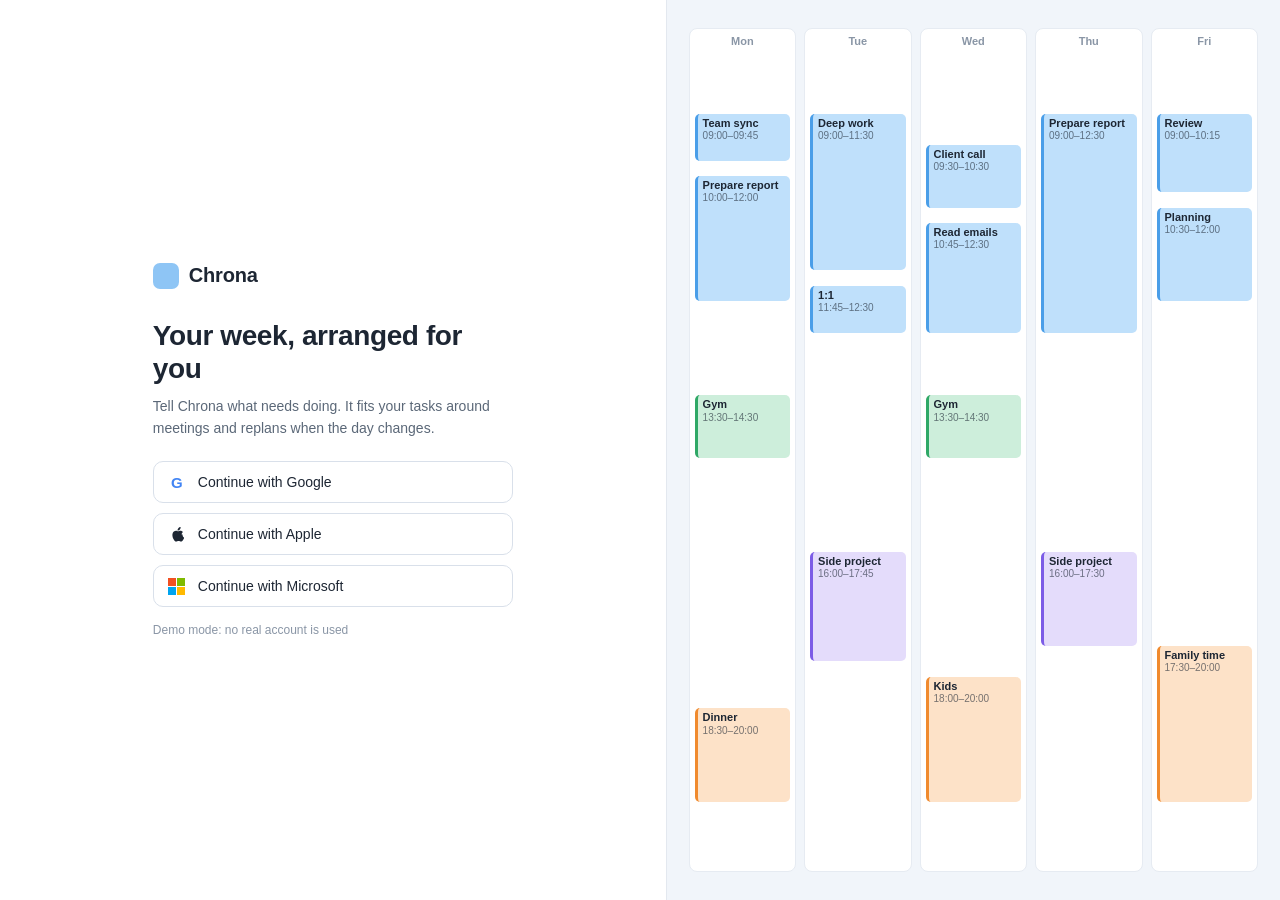
==== demo/index.html @ b080cf3a "Publish landing and demo from auto-scheduler-v2@5ac7f08 Co-Authored-By: Claude Opus 5.5 <noreply@ant" ====
<!doctype html>
<html lang="en">
<head>
  <meta charset="utf-8">
  <title>Chrona · demo</title>
  <meta name="viewport" content="width=device-width, initial-scale=1">
  <meta name="description" content="Clickable demo of Chrona, a calendar that schedules your tasks for you.">
  <link rel="stylesheet" href="css/base.css">
  <link rel="stylesheet" href="css/setup.css">
  <link rel="stylesheet" href="css/settings.css">
  <link rel="stylesheet" href="css/calendar.css">
  <link rel="stylesheet" href="css/list.css">
  <link rel="stylesheet" href="css/review.css">
  <link rel="stylesheet" href="css/mobile.css">
</head>
<body>
  <div class="cx" id="cx-root" lang="en">
    <div class="app" id="cx-app">
      <header class="hdr" id="cx-hdr" hidden></header>
      <main id="cx-screen"></main>
      <div class="pop" id="cx-pop" hidden></div>
      <div class="cmenu" id="cx-cmenu" hidden></div>
      <div class="toast" id="cx-toast" hidden></div>
      <div class="overlay" id="cx-ov" hidden></div>
    </div>
  </div>
  <script src="js/core.js"></script>
  <script src="js/store.js"></script>
  <script src="js/ui.js"></script>
  <script src="js/router.js"></script>
  <script src="js/markers.js"></script>
  <script src="js/series.js"></script>
  <script src="js/solver.js"></script>
  <script src="js/sample.js"></script>
  <script src="js/datefield.js"></script>
  <script src="js/autofill.js"></script>
  <script src="js/form.js"></script>
  <script src="js/actions.js"></script>
  <script src="js/spaces-cats.js"></script>
  <script src="js/screens/signin.js"></script>
  <script src="js/screens/setup.js"></script>
  <script src="js/screens/settings.js"></script>
  <script src="js/screens/calendar.js"></script>
  <script src="js/screens/list.js"></script>
  <script src="js/screens/review.js"></script>
  <script src="js/app.js"></script>
</body>
</html>
---- demo/css/base.css ----
/* Chrona demo: shared styles (ported from docs/superpowers/mockups/10-calendar-form-actions-recurring.html) */
html, body { margin:0; height:100%; background:#f4f6f9; }
.cx { color-scheme:light; font-family:-apple-system,BlinkMacSystemFont,"Segoe UI",Inter,sans-serif; color:#1d2633; font-size:12.5px; height:100%; min-width:1100px; }
.cx .app { display:flex; flex-direction:column; height:100%; background:#fff; position:relative; overflow:hidden; }
.cx .hdr { display:flex; align-items:center; gap:24px; padding:10px 18px; background:#fff; border-bottom:1px solid #e3e8ef; flex-shrink:0; }
.cx .hdr[hidden] { display:none; }
.cx .logo { display:flex; align-items:center; gap:8px; font-weight:700; font-size:15px; }
.cx .mark { width:18px; height:18px; border-radius:5px; background:#8ec5f5; }
.cx .nav { display:flex; gap:4px; flex:1; }
.cx .nav a { padding:6px 12px; border-radius:8px; color:#5b6878; font-weight:500; text-decoration:none; display:inline-flex; align-items:center; }
.cx .nav a:hover { background:#f1f4f8; }
.cx .nav a.on { background:#eaf4fd; color:#1d4f7a; font-weight:600; }
.cx .nb { display:inline-block; min-width:16px; height:16px; line-height:16px; padding:0 5px; box-sizing:border-box; border-radius:8px; background:#e5484d; color:#fff; font-size:10px; font-weight:700; text-align:center; margin-left:6px; }
.cx .avwrap { position:relative; }
.cx .avatar { width:26px; height:26px; border-radius:50%; background:#8ec5f5; color:#1d4f7a; display:flex; align-items:center; justify-content:center; font-weight:700; font-size:11px; cursor:pointer; user-select:none; }
.cx .avmenu { position:absolute; right:0; top:calc(100% + 6px); z-index:70; background:#fff; border:1px solid #e3e8ef; border-radius:10px; box-shadow:0 12px 32px rgba(30,60,110,.22); padding:5px; width:220px; }
.cx .avmenu[hidden] { display:none; }
.cx .avmail { color:#8a96a6; font-size:11.5px; line-height:1.5; padding:6px 9px 8px; border-bottom:1px solid #eef1f5; margin-bottom:4px; }
.cx .avi { padding:7px 9px; border-radius:7px; cursor:pointer; }
.cx .avi.set { display:none; }
.cx .avi.on { background:#eaf4fd; color:#1d4f7a; font-weight:600; }
.cx .avi:hover { background:#f1f4f8; }
.cx .avi.dng { color:#c0392b; }
.cx #cx-screen { flex:1; min-height:0; display:flex; flex-direction:column; position:relative; }
.cx .empty-screen { margin:auto; color:#8a96a6; }
.cx .b.dng { background:#e5484d; border-color:#e5484d; color:#fff; }
.cx .ib { width:28px; height:28px; border-radius:8px; border:1px solid #d9e0ea; display:inline-flex; align-items:center; justify-content:center; font-size:15px; color:#3b4656; background:#fff; cursor:pointer; user-select:none; }
.cx { color-scheme:light; font-family:-apple-system,BlinkMacSystemFont,"Segoe UI",Inter,sans-serif; color:#1d2633; font-size:12.5px; }
.cx .b { padding:6px 12px; border-radius:8px; font-size:12px; font-weight:600; border:1px solid #d9e0ea; background:#fff; cursor:pointer; user-select:none; white-space:nowrap; display:inline-flex; align-items:center; gap:6px; }
.cx .b.p { background:#4a9ee8; border-color:#4a9ee8; color:#fff; }
.cx .b.danger { color:#c0392b; }
.cx .muted { color:#8a96a6; font-size:11.5px; }
.cx .progress { height:3px; position:relative; overflow:hidden; }
.cx .progress.on { background:#eaf4fd; }
.cx .progress.on:after { content:""; position:absolute; top:0; bottom:0; width:30%; background:#4a9ee8; animation:cxslide .9s linear infinite; }
@keyframes cxslide { from { left:-30%; } to { left:100%; } }
.cx .pop { position:absolute; z-index:40; background:#fff; border:1px solid #e3e8ef; border-radius:12px; box-shadow:0 12px 32px rgba(30,60,110,.2); padding:12px 14px; width:280px; }
.cx .pop[hidden] { display:none; }
.cx .pop h6 { margin:0 22px 6px 0; font-size:14px; display:flex; gap:8px; align-items:center; }
.cx .pop h6 i { width:10px; height:10px; border-radius:3px; flex-shrink:0; }
.cx .pop .row { display:flex; gap:8px; align-items:center; color:#3b4656; margin:3px 0; }
.cx .pop .row .k { width:18px; display:inline-flex; justify-content:center; color:#8a96a6; }
.cx .pop .acts { display:flex; gap:6px; margin-top:10px; flex-wrap:wrap; }
.cx .pop .x { position:absolute; top:8px; right:8px; width:22px; height:22px; font-size:12px; }
.cx .wlist { color:#b4232a; margin:4px 0 0 0; padding-left:16px; }
.cx .cmenu { position:absolute; z-index:60; background:#fff; border:1px solid #e3e8ef; border-radius:10px; box-shadow:0 12px 32px rgba(30,60,110,.22); padding:5px; width:210px; }
.cx .cmenu[hidden] { display:none; }
.cx .ci { position:relative; display:flex; align-items:center; gap:9px; padding:7px 9px; border-radius:7px; cursor:pointer; color:#1d2633; }
.cx .ci:hover { background:#f1f4f8; }
.cx .ci .ic { width:16px; display:inline-flex; justify-content:center; color:#5b6878; }
.cx .ci .lab { flex:1; }
.cx .ci .arr { color:#8a96a6; }
.cx .ci.dis { color:#a3adba; cursor:not-allowed; } .cx .ci.dis .ic { color:#c3c9d3; } .cx .ci.dis:hover { background:transparent; }
.cx .ci.danger { color:#c0392b; } .cx .ci.danger .ic { color:#c0392b; }
.cx .csep { height:1px; background:#eef1f5; margin:4px 2px; }
.cx .sub { display:none; position:absolute; left:calc(100% + 4px); top:-6px; background:#fff; border:1px solid #e3e8ef; border-radius:10px; box-shadow:0 12px 32px rgba(30,60,110,.22); padding:5px; width:230px; }
.cx .sub.left { left:auto; right:calc(100% + 4px); }
.cx .ci:not(.dis):hover > .sub, .cx .ci.open > .sub { display:block; }
.cx .sub .ci .val { color:#8a96a6; font-size:11px; }
.cx .chead { font-size:10.5px; color:#8a96a6; font-weight:600; text-transform:uppercase; letter-spacing:.04em; padding:4px 9px 2px; }
.cx .toast { position:absolute; left:50%; bottom:16px; transform:translateX(-50%); background:#1d2633; color:#fff; border-radius:10px; padding:8px 14px; font-size:12px; z-index:70; box-shadow:0 8px 20px rgba(0,0,0,.2); display:flex; gap:14px; align-items:center; white-space:nowrap; }
.cx .toast[hidden] { display:none; }
.cx .toast [data-undo], .cx .toast [data-show], .cx .toast [data-reveal], .cx .toast [data-go], .cx .toast [data-cancelmode] { color:#8ec5f5; font-weight:700; cursor:pointer; }
.cx .overlay { position:absolute; inset:0; background:rgba(15,25,40,.28); display:flex; align-items:flex-start; justify-content:center; padding-top:70px; z-index:80; }
.cx .overlay[hidden] { display:none; }
.cx .modal { width:420px; background:#fff; border-radius:14px; border:1px solid #e3e8ef; box-shadow:0 12px 32px rgba(30,60,110,.2); padding:16px 18px; box-sizing:border-box; }
.cx .modal h5 { margin:0 0 10px; font-size:14px; }
.cx .modal .opts { display:flex; flex-direction:column; gap:2px; margin:6px 0; }
.cx .actions { display:flex; justify-content:flex-end; gap:8px; margin-top:12px; }
.cx .pin { width:100%; box-sizing:border-box; font:inherit; border:1px solid #d9e0ea; border-radius:7px; padding:6px 8px; outline:none; }
.cx .pin:focus { border-color:#4a9ee8; }
.cx .pin.err { border-color:#e5484d; background:#fff5f5; }
.cx .prev { font-size:11.5px; color:#1d4f7a; margin:5px 2px 2px; min-height:16px; }
.cx .prev.bad { color:#b4232a; }
.cx .hl-wrap { position:relative; overflow:hidden; }
.cx .hl-mirror, .cx .hl-in { font:500 14px/20px -apple-system,BlinkMacSystemFont,"Segoe UI",Inter,sans-serif; padding:7px 4px; white-space:pre; letter-spacing:normal; word-spacing:normal; box-sizing:border-box; }
.cx .hl-mirror { position:absolute; inset:0; pointer-events:none; color:#1d2633; }
.cx .hl-mirror > div { display:inline-block; }
.cx .hl-in { position:relative; display:block; width:100%; border:none; outline:none; background:transparent; color:transparent; caret-color:#1d2633; }
.cx .hl-in::placeholder { color:#a3adba; }
.cx .m-dur { background:#d7f2e1; color:#1f7a43; border-radius:4px; }
.cx .m-pr { background:#fde2c8; color:#a14d00; border-radius:4px; }
.cx .m-time { background:#dbeefe; color:#1d4f7a; border-radius:4px; }
.cx .m-fix { background:#e9e3fd; color:#5b3fd1; border-radius:4px; }
.cx .m-cat { border-radius:4px; color:#1d2633; }
.cx .m-bad { background:#fdecec; color:#b4232a; text-decoration:underline wavy #e5484d; text-underline-offset:3px; border-radius:4px; }
.cx .m-esc { color:#a3adba; }
.cx .tbf { position:relative; background:#fff; border:1px solid #d9e0ea; border-radius:12px; padding:10px 12px; box-sizing:border-box; width:max-content; min-width:680px; max-width:calc(100% - 32px); box-shadow:0 16px 40px rgba(30,60,110,.25); }
.cx .tbf h5 { margin:2px 2px 6px; font-size:13px; color:#5b6878; font-weight:600; }
.cx .trow { display:flex; align-items:center; gap:6px; min-width:0; }
.cx .trow .hl-wrap { flex:1; }
.cx .trow .hl-wrap.err { background:#fff5f5; border-radius:6px; box-shadow:0 0 0 1px #e5484d inset; }
.cx .trow .hl-mirror, .cx .trow .hl-in { font-size:15px; font-weight:600; padding:6px 4px; }
.cx .frow { display:flex; align-items:center; gap:6px; margin-top:8px; flex-wrap:nowrap; }
.cx .frow > * { flex-shrink:0; }
.cx .frow .sp { flex:1; }
.cx .plus { width:28px; height:28px; border-radius:7px; background:#f1f4f8; border:none; display:inline-flex; align-items:center; justify-content:center; color:#3b4656; cursor:pointer; font-size:17px; line-height:1; }
.cx .plus:hover, .cx .plus.on { background:#e3e8ef; }
.cx .aib, .cx .xb { width:32px; height:32px; border:none; background:transparent; border-radius:8px; display:inline-flex; align-items:center; justify-content:center; cursor:pointer; }
.cx .aib { color:#7c5ce6; } .cx .aib:hover { background:#f3effe; }
.cx .aib.off { color:#c3c9d3; cursor:not-allowed; } .cx .aib.off:hover { background:transparent; }
.cx .aib .spin { width:14px; height:14px; border:2px solid #e2d9fb; border-top-color:#7c5ce6; border-radius:50%; animation:cxspin .7s linear infinite; }
@keyframes cxspin { to { transform:rotate(360deg); } }
.cx .xb { color:#5b6878; } .cx .xb:hover { background:#f1f4f8; color:#1d2633; }
.cx .sendb { width:32px; height:32px; border:none; background:#4a9ee8; border-radius:8px; display:inline-flex; align-items:center; justify-content:center; color:#fff; cursor:pointer; }
.cx [data-tip] { position:relative; }
.cx [data-tip]:hover:after { content:attr(data-tip); position:absolute; left:50%; transform:translateX(-50%); top:calc(100% + 6px); background:#1d2633; color:#fff; font-size:11px; font-weight:500; white-space:nowrap; padding:5px 8px; border-radius:6px; z-index:90; pointer-events:none; }
.cx .fb { height:28px; display:inline-flex; align-items:center; gap:6px; padding:0 9px; border:1px solid #d9e0ea; border-radius:7px; background:#fff; font-size:12px; color:#3b4656; cursor:pointer; white-space:nowrap; user-select:none; }
.cx .fb:hover, .cx .fb.on { border-color:#a9b4c2; background:#f8fafc; }
.cx .fb .dot { width:9px; height:9px; border-radius:50%; border:1px solid rgba(0,0,0,.12); }
.cx .fb .ph { color:#8a96a6; }
.cx .fb.err { border-color:#e5484d; background:#fff5f5; }
.cx .fb.flash { animation:cxflash 1s ease-out 1; }
@keyframes cxflash { 0% { box-shadow:0 0 0 3px rgba(67,178,107,.6); background:#e3f6ea; } 100% { box-shadow:0 0 0 3px rgba(67,178,107,0); } }
.cx .fb .rm { display:none; margin-left:2px; color:#8a96a6; width:14px; height:14px; border-radius:4px; align-items:center; justify-content:center; font-size:11px; }
.cx .fb:hover .rm { display:inline-flex; }
.cx .fb.pr-asap { color:#c2410c; border-color:#f5c9a8; }
.cx .fmsg { margin:6px 2px 0; font-size:11.5px; }
.cx .fmsg:empty { display:none; }
.cx .fmsg.bad { color:#b4232a; } .cx .fmsg.ok { color:#6a4fd8; }
.cx .fpop { position:absolute; z-index:95; background:#fff; border:1px solid #e3e8ef; border-radius:10px; box-shadow:0 10px 28px rgba(30,60,110,.18); padding:6px; min-width:240px; max-width:320px; }
.cx .fpop[hidden] { display:none; }
.cx .mi { display:flex; align-items:center; gap:10px; padding:7px 9px; border-radius:7px; cursor:pointer; color:#1d2633; }
.cx .mi:hover, .cx .mi.sel { background:#f1f4f8; }
.cx .mi .ic { width:16px; display:inline-flex; justify-content:center; color:#5b6878; }
.cx .mi .lab { flex:1; }
.cx .mi .kbd { font-size:10.5px; color:#5b6878; background:#f1f4f8; border:1px solid #e3e8ef; border-radius:4px; padding:0 5px; font-family:ui-monospace,Menlo,monospace; }
.cx .mi.dis { color:#a3adba; cursor:not-allowed; }
.cx .mi .sub2 { display:block; color:#8a96a6; font-size:11px; }
.cx .psep { height:1px; background:#eef1f5; margin:5px 2px; }
.cx .plabel { font-size:10.5px; color:#8a96a6; font-weight:600; text-transform:uppercase; letter-spacing:.04em; margin:4px 4px; }
.cx .m-rep { background:#d6f3f0; color:#127066; border-radius:4px; }
.cx .cmenu .ci .val { color:#8a96a6; font-size:11px; }
.cx .cmenu.staged { width:270px; }
.cx .cmenu .sub { width:250px; }
.cx .mrow { display:flex; gap:6px; padding:4px 5px 2px; align-items:center; }
.cx .mrow .pin { flex:1; min-width:0; padding:5px 8px; }
.cx .mrow .b { padding:5px 12px; }
.cx .cmenu .prev { margin:3px 9px 5px; font-size:11px; }
.cx .cmenu .prev:empty { display:none; }
.cx .pin.small { width:46px; padding:3px 6px; display:inline-block; margin:0 4px; }
.cx .df-cal { padding:6px 2px 2px; user-select:none; }
.cx .df-head { display:flex; align-items:center; justify-content:space-between; padding:0 2px 4px; font-size:12px; }
.cx .df-nav { width:24px; height:22px; border-radius:6px; display:inline-flex; align-items:center; justify-content:center; cursor:pointer; color:#5b6878; font-size:14px; }
.cx .df-nav:hover { background:#f1f4f8; }
.cx .df-grid { display:grid; grid-template-columns:repeat(7, 1fr); gap:2px; }
.cx .df-wd { font-size:10px; color:#8a96a6; text-align:center; padding:2px 0; }
.cx .df-d { height:26px; display:flex; align-items:center; justify-content:center; border-radius:6px; font-size:11.5px; cursor:pointer; color:#1d2633; }
.cx .df-d:hover { background:#f1f4f8; }
.cx .df-d.past { color:#a3adba; }
.cx .df-d.out { color:#d0d5dd; }
.cx .df-d.today { box-shadow:inset 0 0 0 1px #4a9ee8; color:#1d6fb8; font-weight:600; }
.cx .df-d.sel, .cx .df-d.sel:hover { background:#4a9ee8; color:#fff; font-weight:600; box-shadow:none; }
.cx .dfwrap { display:flex; gap:10px; align-items:flex-start; }
.cx .dfmain { width:236px; flex-shrink:0; }
.cx .dfquick { width:220px; border-left:1px solid #eef1f5; padding-left:8px; padding-top:20px; }
.cx .fpop.wide { max-width:500px; }
.cx .dfbox { padding:2px 6px 0; }
.cx .cmenu .df-cal { padding:4px 8px 0; }
.cx .dayrow { display:flex; gap:4px; padding:6px 9px 2px; }
.cx .dtog { width:28px; height:26px; border-radius:7px; border:1px solid #d9e0ea; display:inline-flex; align-items:center; justify-content:center; font-size:11px; font-weight:600; color:#5b6878; cursor:pointer; user-select:none; }
.cx .dtog.on { background:#4a9ee8; border-color:#4a9ee8; color:#fff; }
.cx .everyrow { padding:6px 9px 4px; color:#3b4656; }
.cx .fpop .prev { margin:2px 9px 4px; }
.cx .fpop .prev:empty { display:none; }
---- demo/css/setup.css ----
/* Sign-in (mockup 01, style C), setup (mockups 02, 03), and the shared time space / category parts (sc-*) also used by settings */

/* ---------- sign-in ---------- */
.cx .scr-signin .si { flex:1; min-height:0; display:grid; grid-template-columns:52% 48%; background:#fff; color:#1d2633; }
.cx .scr-signin .si-left { display:flex; flex-direction:column; justify-content:center; padding:40px 7%; }
.cx .scr-signin .si-panel { width:100%; max-width:360px; margin:0 auto; }
.cx .scr-signin .si-logo { display:flex; align-items:center; gap:10px; font-weight:700; font-size:20px; letter-spacing:-.2px; }
.cx .scr-signin .si-mark { width:26px; height:26px; border-radius:7px; background:#8ec5f5; }
.cx .scr-signin h1 { margin:30px 0 10px; font-size:28px; line-height:1.2; letter-spacing:-.4px; }
.cx .scr-signin .si-sub { color:#5b6878; font-size:14px; line-height:1.55; margin:0 0 22px; }
.cx .scr-signin .si-btn { display:flex; align-items:center; gap:12px; width:100%; box-sizing:border-box; padding:11px 14px; margin-top:10px; border-radius:10px; background:#fff; border:1px solid #d9e0ea; color:#1d2633; font:inherit; font-size:14px; font-weight:500; cursor:pointer; text-align:left; }
.cx .scr-signin .si-btn:hover { border-color:#4a9ee8; background:#f8fbff; }
.cx .scr-signin .si-ico { width:18px; height:18px; display:inline-flex; align-items:center; justify-content:center; font-weight:700; font-size:15px; }
.cx .scr-signin .si-ico.ms { display:grid; grid-template-columns:8px 8px; gap:1px; }
.cx .scr-signin .si-ico.ms i { width:8px; height:8px; display:block; }
.cx .scr-signin .si-foot { color:#8a96a6; font-size:12px; margin-top:16px; }
.cx .scr-signin .si-right { background:#f1f5fa; border-left:1px solid #e3e8ef; padding:28px 22px; display:flex; min-height:0; }
.cx .scr-signin .si-wk { flex:1; display:grid; grid-template-columns:repeat(5,1fr); gap:8px; }
.cx .scr-signin .si-d { display:flex; flex-direction:column; background:#fff; border:1px solid #e6ebf2; border-radius:8px; min-height:0; }
.cx .scr-signin .si-d > b { text-align:center; font-size:11px; color:#8a96a6; font-weight:600; padding:6px 0 4px; }
.cx .scr-signin .si-dc { position:relative; flex:1; margin:0 5px 6px; }
.cx .scr-signin .si-blk { position:absolute; left:0; right:0; box-sizing:border-box; border-radius:5px; font-size:11px; font-weight:600; padding:3px 5px; line-height:1.2; color:#1d2633; overflow:hidden; }
.cx .scr-signin .si-blk small { display:block; font-weight:400; font-size:10px; color:rgba(29,38,51,.6); }
.cx .scr-signin .si-work { background:#bfe0fb; border-left:3px solid #4a9ee8; }
.cx .scr-signin .si-fam { background:#fde2c8; border-left:3px solid #f08a2e; }
.cx .scr-signin .si-gym { background:#cdeedb; border-left:3px solid #2fa866; }
.cx .scr-signin .si-side { background:#e4dcfb; border-left:3px solid #7c5ce6; }

/* ---------- setup ---------- */
.cx .scr-setup .su { flex:1; min-height:0; display:flex; flex-direction:column; background:#f6f8fb; }
.cx .scr-setup .su-hdr { display:flex; align-items:center; justify-content:space-between; padding:10px 18px; background:#fff; border-bottom:1px solid #e3e8ef; flex-shrink:0; }
.cx .scr-setup .su-stepper { display:flex; align-items:center; gap:8px; font-size:12px; color:#8a96a6; }
.cx .scr-setup .su-stepper .on { color:#1d2633; font-weight:600; }
.cx .scr-setup .su-stepper .done { color:#1f7a43; }
.cx .scr-setup .su-stepper .dot { width:18px; height:18px; border-radius:50%; display:inline-flex; align-items:center; justify-content:center; font-size:10.5px; font-weight:700; background:#e9eef5; color:#5b6878; margin-right:4px; }
.cx .scr-setup .su-stepper .on .dot { background:#4a9ee8; color:#fff; }
.cx .scr-setup .su-stepper .done .dot { background:#43b26b; color:#fff; }
.cx .scr-setup .su-split { display:grid; grid-template-columns:minmax(0,42fr) minmax(0,58fr); flex:1; min-height:0; }
.cx .scr-setup .su-left { display:flex; flex-direction:column; border-right:1px solid #e3e8ef; min-height:0; }
.cx .scr-setup .su-chat { display:flex; flex-direction:column; gap:10px; padding:16px; overflow-y:auto; flex:1; min-height:0; }
.cx .scr-setup .su-chat > :first-child { margin-top:auto; }
.cx .scr-setup .su-msg { flex-shrink:0; max-width:90%; padding:9px 12px; border-radius:12px; line-height:1.45; overflow-wrap:anywhere; }
.cx .scr-setup .su-msg.bot { background:#fff; border:1px solid #e3e8ef; align-self:flex-start; border-top-left-radius:4px; }
.cx .scr-setup .su-msg.me { background:#4a9ee8; color:#fff; align-self:flex-end; border-top-right-radius:4px; white-space:pre-wrap; }
.cx .scr-setup .su-msg.su-summary { color:#5b6878; font-size:12px; }
.cx .scr-setup .su-who { font-size:10.5px; color:#8a96a6; margin-bottom:2px; }
.cx .scr-setup .su-typing span { display:inline-block; width:6px; height:6px; margin:4px 2px 2px; border-radius:50%; background:#a3adba; animation:sutyping 1s infinite ease-in-out; }
.cx .scr-setup .su-typing span:nth-child(3) { animation-delay:.15s; } .cx .scr-setup .su-typing span:nth-child(4) { animation-delay:.3s; }
@keyframes sutyping { 0%, 60%, 100% { opacity:.3; transform:none; } 30% { opacity:1; transform:translateY(-2px); } }
.cx .scr-setup .su-pill { display:inline-block; padding:5px 11px; border-radius:999px; border:1px solid #cfd8e3; background:#fff; color:#1d2633; font-size:12px; margin-top:6px; cursor:pointer; user-select:none; }
.cx .scr-setup .su-pill:hover { border-color:#4a9ee8; }
.cx .scr-setup .su-pill.primary { background:#4a9ee8; border-color:#4a9ee8; color:#fff; font-weight:600; }
.cx .scr-setup .su-pill.ghost { border-style:dashed; color:#5b6878; }
.cx .scr-setup .su-chips { margin-top:4px; }
.cx .scr-setup .su-acts { margin-top:10px; display:flex; gap:8px; align-items:center; flex-wrap:wrap; }
.cx .scr-setup .su-undo { flex-shrink:0; margin:0 16px 8px; background:#1d2633; color:#fff; border-radius:10px; padding:8px 12px; display:flex; justify-content:space-between; align-items:center; font-size:12px; }
.cx .scr-setup .su-undo[hidden] { display:none; }
.cx .scr-setup .su-undo span { color:#8ec5f5; font-weight:700; cursor:pointer; }
.cx .scr-setup .su-input { flex-shrink:0; margin:0 16px 14px; display:flex; gap:8px; align-items:center; background:#fff; border:1px solid #d9e0ea; border-radius:12px; padding:5px 6px 5px 12px; }
.cx .scr-setup .su-input:focus-within { border-color:#4a9ee8; }
.cx .scr-setup .su-input input { flex:1; min-width:0; border:none; outline:none; font:inherit; color:#1d2633; background:transparent; padding:4px 0; }
.cx .scr-setup .su-input input::placeholder { color:#8a96a6; }
.cx .scr-setup .su-send { width:28px; height:28px; border:none; border-radius:8px; background:#4a9ee8; color:#fff; display:inline-flex; align-items:center; justify-content:center; cursor:pointer; flex-shrink:0; }
.cx .scr-setup .su-right { padding:12px 14px; background:#fff; display:flex; flex-direction:column; min-width:0; min-height:0; }
.cx .scr-setup .su-pvt { font-size:11.5px; color:#5b6878; margin-bottom:8px; display:flex; justify-content:space-between; gap:12px; }
.cx .scr-setup .su-pvt b { color:#1d2633; }
.cx .scr-setup .su-pvt > span:last-child { white-space:nowrap; }
.cx .scr-setup .su-wk { flex:1; min-height:0; }

/* setup confirmation (rendered in the shared overlay) */
.cx .su-confirm .su-sumtbl { width:100%; border-collapse:collapse; font-size:12.5px; }
.cx .su-confirm .su-sumtbl td { padding:7px 4px; border-bottom:1px solid #f1f4f8; vertical-align:top; }
.cx .su-confirm .su-sumtbl td:first-child { color:#5b6878; width:96px; font-weight:600; }
.cx .su-confirm .su-cat { display:inline-flex; align-items:center; gap:5px; margin:0 10px 4px 0; }
.cx .su-confirm .su-cat i { width:10px; height:10px; border-radius:50%; border:1px solid rgba(0,0,0,.12); }
.cx .su-confirm .su-cat em { font-style:normal; }
.cx .su-confirm .su-sample { display:flex; gap:8px; align-items:flex-start; margin-top:12px; cursor:pointer; font-weight:600; }
.cx .su-confirm .su-sample input { margin:1px 0 0; }
.cx .su-confirm .su-sample small { display:block; font-weight:400; margin-top:2px; line-height:1.4; }

/* ---------- shared: chips ---------- */
.cx .sc-chip { position:relative; display:inline-flex; align-items:center; gap:5px; padding:6px 12px; border-radius:999px; border:1px solid #cfd8e3; background:#fff; color:#1d2633; font-size:12px; margin:6px 14px 0 0; cursor:pointer; user-select:none; }
.cx .sc-chip:hover { border-color:#4a9ee8; }
.cx .sc-chip.saved { background:#e3f6ea; border-color:#43b26b; color:#1f7a43; font-weight:600; padding-right:15px; }
.cx .sc-chip.saved:hover { background:#d3f0de; }
.cx .sc-chip.static { cursor:default; padding-right:12px; }
.cx .sc-chip.static:hover { background:#e3f6ea; border-color:#43b26b; }
.cx .sc-chip.add { border-style:dashed; color:#4a9ee8; }
.cx .sc-chip .sc-edit { position:absolute; right:-12px; top:50%; transform:translateY(-50%); width:22px; height:22px; border-radius:50%; background:#fff; border:1px solid #9ad5ae; display:none; align-items:center; justify-content:center; color:#1f7a43; box-shadow:0 2px 6px rgba(0,0,0,.14); z-index:2; }
.cx .sc-chip.saved:hover .sc-edit { display:flex; }
.cx .sc-chip .sc-edit:hover { background:#1f7a43; border-color:#1f7a43; color:#fff; }
.cx .sc-chip .sc-cdot { width:10px; height:10px; border-radius:50%; border:1px solid rgba(0,0,0,.12); }
.cx .sc-chip .sc-def { font-style:normal; font-size:10px; font-weight:600; color:#1d4f7a; background:#dbeefe; border-radius:999px; padding:1px 6px; }

/* ---------- shared: week preview ---------- */
.cx .sc-wkwrap { position:relative; display:flex; flex-direction:column; min-height:0; }
.cx .sc-wkwrap .sc-wk { display:grid; grid-template-columns:30px repeat(7,minmax(0,1fr)); grid-template-rows:18px 1fr; gap:3px; flex:1; min-height:0; }
.cx .sc-wkwrap .sc-hd { font-size:10px; color:#8a96a6; text-align:center; font-weight:600; }
.cx .sc-wkwrap .sc-hrs { position:relative; }
.cx .sc-wkwrap .sc-hrs span { position:absolute; right:4px; font-size:9px; color:#a3adba; transform:translateY(-50%); }
.cx .sc-wkwrap .sc-col { position:relative; background-color:#fafbfd; border:1px solid #eef1f5; border-radius:4px; cursor:crosshair; background-image:linear-gradient(to bottom,#eef1f5 1px,transparent 1px); }
.cx .sc-wkwrap .sc-band { position:absolute; border-radius:3px; font-size:9px; padding:2px 3px; overflow:hidden; box-sizing:border-box; background:repeating-linear-gradient(135deg,#e3f6ea 0 6px,#d3f0de 6px 12px); border:1px solid #9ad5ae; color:#1f7a43; font-weight:600; line-height:1.2; }
.cx .sc-wkwrap .sc-band.click { cursor:pointer; }
.cx .sc-wkwrap .sc-band.click:hover { border-color:#43b26b; box-shadow:0 0 0 2px rgba(67,178,107,.25); }
.cx .sc-wkwrap .sc-bd { display:flex; flex-wrap:wrap; gap:2px; margin-top:3px; }
.cx .sc-wkwrap .sc-bd i { width:8px; height:8px; border-radius:50%; border:1px solid rgba(0,0,0,.15); }
.cx .sc-wkwrap .sc-hline { position:absolute; left:-1px; right:-1px; border-top:2px solid #4a9ee8; pointer-events:none; z-index:3; }
.cx .sc-wkwrap .sc-tip { position:absolute; display:none; background:#1d2633; color:#fff; font-size:11px; padding:6px 9px; border-radius:7px; pointer-events:none; z-index:6; white-space:nowrap; line-height:1.5; box-shadow:0 6px 16px rgba(0,0,0,.18); }
.cx .sc-wkwrap .sc-tip i { display:inline-block; width:8px; height:8px; border-radius:50%; margin:0 4px 0 2px; }
.cx .sc-wkwrap .sc-dim { opacity:.65; }

/* ---------- shared: time space and category popups (rendered in the shared overlay) ---------- */
.cx .sc-pop { width:470px; max-height:calc(100vh - 100px); overflow:auto; }
.cx .sc-pop.sc-cat { width:440px; }
.cx .sc-pop .sc-field { display:flex; flex-direction:column; gap:6px; margin-bottom:14px; }
.cx .sc-pop .sc-field > label { font-size:11px; color:#5b6878; font-weight:600; }
.cx .sc-pop .sc-field.sc-tight { margin-bottom:6px; }
.cx .sc-pop .sc-field.sc-links { margin:14px 0 0; }
.cx .sc-pop .sc-field.sc-last { margin-bottom:0; }
.cx .sc-pop .sc-lab2 { display:flex; justify-content:space-between; }
.cx .sc-pop .sc-link { color:#4a9ee8; font-size:11.5px; font-weight:600; cursor:pointer; }
.cx .sc-pop .sc-tin { border:1px solid #d9e0ea; border-radius:8px; padding:7px 9px; font:inherit; color:#1d2633; background:#fff; outline:none; }
.cx .sc-pop .sc-tin:focus, .cx .sc-pop .sc-tm:focus { border-color:#4a9ee8; }
.cx .sc-pop .sc-err { border-color:#e5484d !important; background:#fff5f5 !important; box-shadow:0 0 0 3px rgba(229,72,77,.12); }
.cx .sc-pop .sc-errbox { border-radius:10px; padding:6px; }
.cx .sc-pop .sc-etoast { display:flex; gap:8px; align-items:center; background:#fff5f5; border:1px solid #f3c2c4; color:#b4232a; border-radius:8px; padding:7px 10px; font-size:12px; margin-bottom:12px; }
.cx .sc-pop .sc-note { margin:-4px 0 10px; line-height:1.45; }
.cx .sc-pop .sc-days { border:1px solid #eef1f5; border-radius:10px; }
.cx .sc-pop .sc-day { display:grid; grid-template-columns:34px 86px 1fr 22px; align-items:center; gap:8px; padding:6px 10px; border-bottom:1px solid #f1f4f8; }
.cx .sc-pop .sc-day:last-child { border-bottom:none; }
.cx .sc-pop .sc-dn { font-weight:600; font-size:12px; }
.cx .sc-pop .sc-dn.off { color:#8a96a6; }
.cx .sc-pop .sc-ranges { display:flex; flex-direction:column; gap:4px; }
.cx .sc-pop .sc-rg { display:flex; align-items:center; gap:5px; }
.cx .sc-pop .sc-tm { width:50px; border:1px solid #d9e0ea; border-radius:6px; padding:3px 6px; font:inherit; font-size:11.5px; font-variant-numeric:tabular-nums; text-align:center; outline:none; }
.cx .sc-pop .sc-ib { width:20px; height:20px; box-sizing:border-box; border-radius:6px; border:1px solid #d9e0ea; display:inline-flex; align-items:center; justify-content:center; font-size:13px; color:#5b6878; background:#fff; cursor:pointer; user-select:none; flex-shrink:0; }
.cx .sc-pop .sc-ib:hover { border-color:#4a9ee8; color:#4a9ee8; }
.cx .sc-pop .sc-tg { width:28px; height:16px; border-radius:999px; background:#cfd8e3; position:relative; cursor:pointer; flex-shrink:0; }
.cx .sc-pop .sc-tg:after { content:""; position:absolute; top:2px; left:2px; width:12px; height:12px; border-radius:50%; background:#fff; transition:left .12s; }
.cx .sc-pop .sc-tg.on { background:#4a9ee8; }
.cx .sc-pop .sc-tg.on:after { left:14px; }
.cx .sc-pop .sc-tg.dis { opacity:.55; cursor:not-allowed; }
.cx .sc-pop .sc-tgrow { display:flex; align-items:center; gap:10px; }
.cx .sc-pop .sc-tgrow b { font-size:12px; }
.cx .sc-pop .sc-lrow { display:flex; align-items:center; justify-content:space-between; border:1px solid #eef1f5; border-radius:8px; padding:6px 10px; }
.cx .sc-pop .sc-lrow + .sc-lrow { margin-top:4px; }
.cx .sc-pop .sc-cd { display:inline-flex; align-items:center; gap:5px; }
.cx .sc-pop .sc-cd i { width:9px; height:9px; border-radius:50%; border:1px solid rgba(0,0,0,.12); }
.cx .sc-pop .sc-addl { display:flex; flex-wrap:wrap; gap:6px; align-items:center; margin-top:6px; }
.cx .sc-pop .sc-opt { padding:4px 10px; border-radius:999px; border:1px dashed #9ad5ae; color:#1f7a43; font-size:11.5px; cursor:pointer; display:inline-flex; align-items:center; gap:5px; }
.cx .sc-pop .sc-opt i { width:9px; height:9px; border-radius:50%; }
.cx .sc-pop .actions { margin-top:16px; }
/* color palette: category popup and the settings color popover */
.cx .sc-sw { display:flex; flex-wrap:wrap; gap:8px; }
.cx .sc-sw span { width:24px; height:24px; border-radius:50%; cursor:pointer; border:1px solid rgba(0,0,0,.1); box-sizing:border-box; position:relative; }
.cx .sc-sw span.sel { box-shadow:0 0 0 2px #fff, 0 0 0 4px #1d2633; }
.cx .sc-sw span.used:after { content:""; position:absolute; right:-2px; bottom:-2px; width:8px; height:8px; border-radius:50%; background:#fff; border:1px solid #cfd8e3; }
.cx .su-pencil { display:inline-flex; vertical-align:-1px; color:#5b6878; }
---- demo/css/settings.css ----
/* Settings (mockup 04). The week preview, popups and palette come from the sc-* rules in setup.css */
.cx .scr-settings .st { flex:1; min-height:0; display:grid; grid-template-columns:170px minmax(0,1fr); background:#f6f8fb; }
.cx .scr-settings .st-side { padding:18px 10px; border-right:1px solid #e3e8ef; background:#fff; }
.cx .scr-settings .st-t { font-size:11px; color:#8a96a6; font-weight:600; text-transform:uppercase; letter-spacing:.04em; padding:0 10px 8px; }
.cx .scr-settings .st-side a { display:block; padding:7px 10px; border-radius:8px; color:#3b4656; cursor:pointer; text-decoration:none; user-select:none; }
.cx .scr-settings .st-side a:hover { background:#f1f4f8; }
.cx .scr-settings .st-side a.on { background:#eaf4fd; color:#1d4f7a; font-weight:600; }
.cx .scr-settings .st-main { overflow-y:auto; padding:18px 22px 60px; position:relative; min-height:0; }
.cx .scr-settings .st-card { background:#fff; border:1px solid #e3e8ef; border-radius:12px; padding:14px 16px; margin-bottom:14px; max-width:820px; }
.cx .scr-settings .st-ch { display:flex; align-items:center; justify-content:space-between; gap:12px; margin-bottom:10px; }
.cx .scr-settings .st-ch h4 { margin:0; font-size:14px; }
.cx .scr-settings .st-chr { display:flex; align-items:center; gap:8px; flex-wrap:wrap; justify-content:flex-end; }
.cx .scr-settings .st-sugs { display:flex; align-items:center; gap:6px; flex-wrap:wrap; }
.cx .scr-settings .st-sug { padding:4px 10px; border-radius:999px; border:1px solid #cfd8e3; background:#fff; font-size:11.5px; cursor:pointer; user-select:none; }
.cx .scr-settings .st-sug:hover { border-color:#4a9ee8; color:#1d4f7a; }
.cx .scr-settings .st-row { display:grid; grid-template-columns:22px minmax(110px,auto) 1fr 24px; align-items:center; gap:10px; padding:8px 4px; border-top:1px solid #f1f4f8; }
.cx .scr-settings .st-row.ts { grid-template-columns:minmax(110px,auto) 1fr auto 24px; }
.cx .scr-settings .st-row:first-child { border-top:none; }
.cx .scr-settings .st-empty { padding:8px 4px; }
.cx .scr-settings .st-cbtn { width:18px; height:18px; border-radius:50%; border:1px solid rgba(0,0,0,.12); cursor:pointer; box-sizing:border-box; box-shadow:0 0 0 2px #fff, 0 0 0 3px transparent; }
.cx .scr-settings .st-cbtn:hover { box-shadow:0 0 0 2px #fff, 0 0 0 3px #4a9ee8; }
.cx .scr-settings .st-def { font-style:normal; font-size:10px; font-weight:600; color:#1d4f7a; background:#dbeefe; border-radius:999px; padding:1px 6px; margin-left:6px; }
.cx .scr-settings .st-fixt { font-style:normal; font-size:10px; font-weight:600; color:#5b6878; background:#f1f4f8; border:1px solid #e3e8ef; border-radius:999px; padding:1px 6px; margin-left:6px; }
.cx .scr-settings .st-tsx { display:inline-block; font-size:11px; color:#1f7a43; background:#e3f6ea; border:1px solid #bfe5cb; border-radius:999px; padding:1px 8px; margin:0 4px 2px 0; }
.cx .scr-settings .st-cd { display:inline-flex; align-items:center; gap:4px; font-size:11.5px; margin-right:8px; color:#3b4656; }
.cx .scr-settings .st-cd i { width:9px; height:9px; border-radius:50%; border:1px solid rgba(0,0,0,.12); }
.cx .scr-settings .st-ib { width:22px; height:22px; box-sizing:border-box; border-radius:6px; border:1px solid #d9e0ea; display:inline-flex; align-items:center; justify-content:center; font-size:13px; color:#5b6878; background:#fff; cursor:pointer; user-select:none; }
.cx .scr-settings .st-ib:hover { border-color:#4a9ee8; color:#4a9ee8; }
.cx .scr-settings .st-samples { margin-top:10px; padding-top:10px; border-top:1px dashed #e3e8ef; display:flex; flex-wrap:wrap; gap:8px; align-items:center; }
.cx .scr-settings .st-blk { border-radius:6px; padding:5px 8px; font-size:11.5px; line-height:1.3; border-left:3px solid rgba(0,0,0,.25); color:#1d2633; }
.cx .scr-settings .st-blk small { display:block; color:rgba(29,38,51,.65); font-size:10.5px; }
.cx .scr-settings .st-wkwrap { height:290px; margin-bottom:6px; }
.cx .scr-settings .st-lead { margin:-4px 0 4px; color:#5b6878; font-size:12px; line-height:1.55; }
.cx .scr-settings .st-set { display:flex; align-items:center; justify-content:space-between; gap:16px; padding:10px 4px; border-top:1px solid #f1f4f8; }
.cx .scr-settings .st-lead + .st-set, .cx .scr-settings .st-ch + .st-set { border-top:none; }
.cx .scr-settings .st-set.stack { flex-direction:column; align-items:stretch; gap:6px; }
.cx .scr-settings .st-slh { display:flex; justify-content:space-between; align-items:baseline; }
.cx .scr-settings .st-val { font-weight:600; color:#1d4f7a; background:#eaf4fd; border-radius:999px; padding:1px 8px; font-size:11.5px; }
.cx .scr-settings .st-range { -webkit-appearance:none; appearance:none; width:100%; height:6px; border-radius:999px; margin:10px 0 4px; outline:none; cursor:pointer; background:linear-gradient(to right,#4a9ee8 0,#4a9ee8 var(--p),#e3e8ef var(--p),#e3e8ef 100%); }
.cx .scr-settings .st-range::-webkit-slider-thumb { -webkit-appearance:none; width:18px; height:18px; border-radius:50%; background:#fff; border:2px solid #4a9ee8; box-shadow:0 1px 4px rgba(0,0,0,.2); }
.cx .scr-settings .st-range::-moz-range-thumb { width:16px; height:16px; border-radius:50%; background:#fff; border:2px solid #4a9ee8; }
.cx .scr-settings .st-range:disabled { cursor:not-allowed; }
.cx .scr-settings .st-ticks { display:flex; justify-content:space-between; font-size:10.5px; color:#8a96a6; }
.cx .scr-settings .st-fixlist { display:flex; flex-wrap:wrap; gap:6px; align-items:center; margin-top:8px; }
.cx .scr-settings .st-fx { display:inline-flex; align-items:center; gap:6px; padding:3px 4px 3px 10px; border-radius:999px; background:#f1f4f8; border:1px solid #e3e8ef; font-size:12px; font-weight:600; }
.cx .scr-settings .st-fx i, .cx .scr-settings .st-opt i { width:9px; height:9px; border-radius:50%; border:1px solid rgba(0,0,0,.12); }
.cx .scr-settings .st-x { width:18px; height:18px; box-sizing:border-box; border-radius:50%; display:inline-flex; align-items:center; justify-content:center; cursor:pointer; color:#5b6878; background:#fff; border:1px solid #d9e0ea; }
.cx .scr-settings .st-x:hover { border-color:#4a9ee8; color:#4a9ee8; }
.cx .scr-settings .st-opt { padding:4px 10px; border-radius:999px; border:1px dashed #cfd8e3; font-size:11.5px; cursor:pointer; display:inline-flex; align-items:center; gap:5px; }
.cx .scr-settings .st-opt:hover { border-color:#4a9ee8; }
.cx .scr-settings .st-tg { width:28px; height:16px; border-radius:999px; background:#cfd8e3; position:relative; cursor:pointer; flex-shrink:0; }
.cx .scr-settings .st-tg:after { content:""; position:absolute; top:2px; left:2px; width:12px; height:12px; border-radius:50%; background:#fff; transition:left .12s; }
.cx .scr-settings .st-tg.on { background:#4a9ee8; }
.cx .scr-settings .st-tg.on:after { left:14px; }
.cx .scr-settings .st-sel { font:inherit; border:1px solid #d9e0ea; border-radius:8px; padding:6px 8px; background:#fff; color:#1d2633; min-width:170px; }
.cx .scr-settings .st-subset { padding-left:14px; border-left:2px solid #eef1f5; margin-left:4px; }
.cx .scr-settings .st-subset .st-set { border-top:none; }
.cx .scr-settings .st-subset.dis { opacity:.45; pointer-events:none; }
.cx .scr-settings .st-cpop { position:absolute; z-index:8; background:#fff; border:1px solid #e3e8ef; border-radius:12px; box-shadow:0 10px 28px rgba(30,60,110,.18); padding:10px 12px; width:230px; }
.cx .scr-settings .st-cpop[hidden] { display:none; }
.cx .scr-settings .st-cpt { font-weight:600; margin-bottom:8px; }
.cx .scr-settings .st-cpn { margin-top:8px; }
---- demo/css/calendar.css ----
/* Calendar screen (mockup 10) */
.cx .bar { display:flex; align-items:center; gap:10px; padding:10px 16px; border-bottom:1px solid #eef1f5; }
.cx .wtitle { font-size:15px; font-weight:700; min-width:190px; }
.cx .quick { flex:1; display:flex; align-items:center; gap:4px; border:1px solid #d9e0ea; border-radius:10px; padding:0 4px 0 10px; background:#f8fafc; min-width:0; }
.cx .quick:focus-within { border-color:#4a9ee8; background:#fff; }
.cx .quick .hl-wrap { flex:1; min-width:0; }
.cx .cal { flex:1; min-height:0; display:flex; flex-direction:column; position:relative; }
.cx .heads { display:grid; grid-template-columns:44px repeat(7,minmax(0,1fr)); border-bottom:1px solid #eef1f5; padding-right:8px; }
.cx .heads div { text-align:center; padding:6px 0; font-size:11px; color:#5b6878; }
.cx .heads b { display:block; font-size:16px; color:#1d2633; font-weight:600; }
.cx .heads .today b { background:#4a9ee8; color:#fff; border-radius:50%; width:28px; height:28px; line-height:28px; margin:2px auto 0; }
.cx .scroll { flex:1; overflow-y:auto; position:relative; }
.cx .grid { display:grid; grid-template-columns:44px repeat(7,minmax(0,1fr)); position:relative; }
.cx .hours { position:relative; }
.cx .hours span { position:absolute; right:6px; font-size:10px; color:#a3adba; transform:translateY(-50%); }
.cx .daycol { position:relative; border-left:1px solid #eef1f5; cursor:default; background-image:linear-gradient(to bottom,#f1f4f8 1px,transparent 1px); }
.cx .daycol.past { background-color:#fafbfc; }
.cx .now { position:absolute; left:-1px; right:0; border-top:2px solid #2b7de9; z-index:6; pointer-events:none; }
.cx .now:before { content:""; position:absolute; left:-5px; top:-6px; width:10px; height:10px; border-radius:50%; background:#2b7de9; }
.cx .blk { position:absolute; border-radius:6px; padding:3px 5px; font-size:11px; line-height:1.25; overflow:hidden; box-sizing:border-box; border-left:3px solid rgba(0,0,0,.25); color:#1d2633; cursor:pointer; z-index:3; box-shadow:0 1px 2px rgba(0,0,0,.06); display:flex; gap:4px; align-items:flex-start; user-select:none; touch-action:none; }
.cx .blk:hover { box-shadow:0 2px 8px rgba(0,0,0,.15); z-index:4; }
.cx .blk .tt { font-weight:600; flex:1; min-width:0; overflow-wrap:break-word; hyphens:auto; }
.cx .blk.narrow { flex-wrap:wrap; row-gap:2px; padding:3px 3px 3px 4px; font-size:10.5px; }
.cx .blk.narrow .tt { order:3; flex-basis:100%; }
.cx .blk.narrow .lk, .cx .blk.narrow .warn { margin-left:auto; }
.cx .blk.narrow.short .tt { order:0; flex-basis:auto; }
.cx .blk.short .tt { white-space:nowrap; overflow:hidden; text-overflow:ellipsis; }
.cx .blk .cb { width:12px; height:12px; border-radius:3px; border:1.5px solid rgba(29,38,51,.55); background:rgba(255,255,255,.75); flex-shrink:0; margin-top:1px; display:flex; align-items:center; justify-content:center; cursor:pointer; box-sizing:border-box; }
.cx .blk .cb.on { background:#1d2633; border-color:#1d2633; }
.cx .blk .cb.on:after { content:""; width:6px; height:3px; border-left:2px solid #fff; border-bottom:2px solid #fff; transform:translate(0,-1px) rotate(-45deg); }
.cx .blk .lk { flex-shrink:0; margin-top:1px; color:rgba(29,38,51,.7); }
.cx .blk .rz { position:absolute; left:0; right:0; bottom:0; height:7px; cursor:ns-resize; }
.cx .blk.past { opacity:.72; }
.cx .blk.done { opacity:.62; }
.cx .blk.done .tt { text-decoration:line-through; text-decoration-color:rgba(29,38,51,.6); }
.cx .blk.bad { box-shadow:0 0 0 2px #e5484d inset; }
.cx .blk .warn { flex-shrink:0; width:16px; height:16px; border-radius:50%; background:#e5484d; color:#fff; font-weight:800; font-size:11px; display:flex; align-items:center; justify-content:center; cursor:pointer; }
.cx .blk.tbd { opacity:.4; pointer-events:none; }
.cx .blk.tbd .tt { text-decoration:line-through; }
.cx .blk.dragging { opacity:.9; box-shadow:0 10px 24px rgba(0,0,0,.28); z-index:20; cursor:grabbing; transition:none !important; }
.cx .blk.moved { animation:cxpulse 1.4s ease-out 1; }
.cx .blk.appear { animation:cxin .5s ease-out 1; }
@keyframes cxpulse { 0% { box-shadow:0 0 0 3px rgba(74,158,232,.9); } 100% { box-shadow:0 0 0 3px rgba(74,158,232,0); } }
@keyframes cxin { from { opacity:0; transform:scale(.92); } to { opacity:1; transform:none; } }
.cx .dlabel { position:absolute; z-index:45; background:#1d2633; color:#fff; font-size:11px; border-radius:6px; padding:3px 8px; pointer-events:none; display:none; white-space:nowrap; }
.cx .quick .hl-mirror, .cx .quick .hl-in { font-size:13px; padding:6px 2px; }
.cx .blk .rp { flex-shrink:0; margin-top:1px; color:rgba(29,38,51,.7); }
.cx .blk.narrow .rp { margin-left:auto; } .cx .blk.narrow .rp + .lk { margin-left:0; }
.cx.grabbing, .cx.grabbing * { cursor:grabbing !important; }
.cx.resizing, .cx.resizing *, .cx.creating, .cx.creating * { cursor:ns-resize !important; user-select:none; }
.cx .blk.ghost { background:#4a9ee8; color:#fff; border-left-color:#1d6fb8; box-shadow:0 6px 16px rgba(30,60,110,.28); z-index:7; pointer-events:none; }
.cx .blk.ghost .tt { color:#fff; }
.cx .blk.ghost .gt { display:block; font-weight:500; opacity:.9; }
.cx .overlay.light { background:rgba(15,25,40,.08); }
.cx .blk.narrow.short { flex-wrap:nowrap; }
.cx .blk.narrow.short .rp, .cx .blk.narrow.short .lk { display:none; }
.cx .blk.tiny { padding:0 4px; font-size:9.5px; line-height:1; align-items:center; gap:3px; flex-wrap:nowrap; }
.cx .blk.tiny .cb { width:8px; height:8px; margin-top:0; border-width:1px; }
.cx .blk.tiny .cb.on:after { width:4px; height:2px; border-width:0 0 1.5px 1.5px; }
.cx .blk.tiny .tt { order:0; flex-basis:auto; white-space:nowrap; overflow:hidden; text-overflow:ellipsis; }
.cx .blk.tiny .rp, .cx .blk.tiny .lk, .cx .blk.tiny .warn { display:none; }
.cx .blk.tiny .rz { height:4px; }
---- demo/css/list.css ----
/* List screen (mockup 08) */
.cx .lv { flex:1; min-height:0; display:flex; }
.cx .lside, .cx .side-bar { display:none; }
.cx .side { width:240px; flex-shrink:0; border-right:1px solid #eef1f5; padding:14px 10px; overflow-y:auto; background:#fbfcfd; box-sizing:border-box; }
.cx .sh { font-size:10.5px; color:#8a96a6; font-weight:700; text-transform:uppercase; letter-spacing:.05em; margin:6px 8px 6px; display:flex; justify-content:space-between; align-items:center; }
.cx .sh .rst { text-transform:none; letter-spacing:0; font-weight:600; color:#4a9ee8; cursor:pointer; font-size:11.5px; }
.cx .sh .rst[hidden] { display:none; }
.cx .gopt { display:flex; align-items:center; gap:9px; padding:6px 8px; border-radius:7px; cursor:pointer; color:#3b4656; }
.cx .gopt .ic { width:16px; display:inline-flex; justify-content:center; color:#8a96a6; }
.cx .gopt:hover { background:#f1f4f8; }
.cx .gopt.on { background:#eaf4fd; color:#1d4f7a; font-weight:600; } .cx .gopt.on .ic { color:#1d6fb8; }
.cx .sdiv { height:1px; background:#eef1f5; margin:12px 4px 10px; }
.cx .fhead { display:flex; align-items:center; gap:6px; padding:6px 8px; border-radius:7px; cursor:pointer; user-select:none; }
.cx .fhead:hover { background:#f1f4f8; }
.cx .fhead .car { color:#a3adba; width:10px; transition:transform .15s; font-size:11px; }
.cx .fsec.open .fhead .car { transform:rotate(90deg); }
.cx .fhead .fl { flex:1; color:#3b4656; white-space:nowrap; }
.cx .fhead .fv { color:#8a96a6; font-size:11.5px; max-width:96px; overflow:hidden; text-overflow:ellipsis; white-space:nowrap; }
.cx .fhead .fv.act { color:#1d6fb8; font-weight:600; }
.cx .fbody { display:none; padding:2px 0 8px 16px; }
.cx .fsec.open .fbody { display:block; }
.cx .fopt { display:flex; align-items:center; gap:8px; padding:4px 6px; border-radius:6px; cursor:pointer; color:#3b4656; }
.cx .fopt:hover { background:#f1f4f8; }
.cx .fopt .bx { width:13px; height:13px; border:1.5px solid #a9b4c2; border-radius:3px; box-sizing:border-box; display:inline-flex; align-items:center; justify-content:center; flex-shrink:0; background:#fff; }
.cx .fopt .bx.rd { border-radius:50%; }
.cx .fopt.on .bx { background:#4a9ee8; border-color:#4a9ee8; }
.cx .fopt.on .bx:after { content:""; width:5px; height:2.5px; border-left:1.6px solid #fff; border-bottom:1.6px solid #fff; transform:translate(0,-1px) rotate(-45deg); }
.cx .fopt.on .bx.rd:after { width:5px; height:5px; border:none; border-radius:50%; background:#fff; transform:none; }
.cx .fopt .dot { width:8px; height:8px; border-radius:50%; }
.cx .fopt .lab { flex:1; white-space:nowrap; overflow:hidden; text-overflow:ellipsis; }
.cx .fopt .n { color:#a3adba; font-size:11px; }
.cx .lmain { flex:1; min-width:0; display:flex; flex-direction:column; position:relative; container:lmain / inline-size; }
.cx .lbar { display:flex; align-items:baseline; gap:4px 12px; padding:14px 24px 10px; flex-wrap:wrap; }
.cx .lbar #l-info { white-space:nowrap; }
.cx .lbar h3 { margin:0; font-size:18px; }
.cx .lbar .sp { flex:1; }
.cx .lbar [data-reset] { color:#4a9ee8; font-weight:600; cursor:pointer; }
.cx .lscroll { flex:1; overflow-y:auto; padding:0 24px 80px; position:relative; }
.cx .grp { margin-top:12px; }
.cx .ghead { display:flex; align-items:center; gap:8px; padding:7px 4px 6px; border-bottom:1px solid #e3e8ef; cursor:pointer; user-select:none; }
.cx .ghead .car { color:#a3adba; width:10px; font-size:11px; transition:transform .15s; transform:rotate(90deg); }
.cx .grp.coll .ghead .car { transform:none; }
.cx .ghead b { font-size:13.5px; }
.cx .ghead .gc { color:#8a96a6; font-size:11.5px; }
.cx .ghead .gd { color:#8a96a6; font-size:11.5px; margin-left:auto; }
.cx .grp.coll .rows { display:none; }
.cx .lrow { display:flex; align-items:center; gap:8px; min-height:38px; padding:0 6px 0 8px; border-bottom:1px solid #f1f4f8; background:#fff; position:relative; }
.cx .lrow:hover { background:#f8fafc; }
.cx .lrow .cb { width:15px; height:15px; border-radius:4px; border:1.5px solid #a9b4c2; background:#fff; flex-shrink:0; display:flex; align-items:center; justify-content:center; cursor:pointer; box-sizing:border-box; }
.cx .lrow .cb:hover { border-color:#4a9ee8; }
.cx .lrow .cb.on { background:#1d2633; border-color:#1d2633; }
.cx .lrow .cb.on:after { content:""; width:7px; height:3.5px; border-left:2px solid #fff; border-bottom:2px solid #fff; transform:translate(0,-1px) rotate(-45deg); }
.cx .lrow .pe { flex-shrink:0; font-size:13px; line-height:1; cursor:default; }
.cx .lrow .cdot { width:9px; height:9px; border-radius:50%; flex-shrink:0; border:1px solid rgba(0,0,0,.1); box-sizing:border-box; }
.cx .lrow .pn { display:inline-block; font-size:10px; font-weight:700; color:#5b6878; background:#eef1f5; border-radius:4px; padding:2px 4px; }
.cx .dlc { display:inline-flex; align-items:center; gap:4px; font-size:11px; font-weight:600; border-radius:5px; padding:2px 7px 2px 5px; flex-shrink:0; white-space:nowrap; }
.cx .dlc.today { background:#fdecec; color:#b4232a; }
.cx .dlc.tmr { background:#fff1db; color:#9a5b00; }
.cx .dlc.met { background:#f1f4f8; color:#8a96a6; }
.cx .lrow .tt { font-weight:500; flex:0 1 auto; min-width:0; overflow:hidden; text-overflow:ellipsis; white-space:nowrap; }
.cx .lrow .pt { color:#8a96a6; font-size:11.5px; flex-shrink:0; }
.cx .lrow .du { color:#8a96a6; flex-shrink:0; }
.cx .lrow .lk { color:#8a96a6; flex-shrink:0; display:inline-flex; }
.cx .lrow .gap { flex:1; min-width:8px; }
.cx .lrow .when { color:#5b6878; font-size:11.5px; font-variant-numeric:tabular-nums; flex-shrink:0; white-space:nowrap; }
.cx .lrow .when.chg { animation:cxwhen 1.6s ease-out 1; border-radius:4px; }
@keyframes cxwhen { 0% { background:#cfe6fb; color:#1d4f7a; } 100% { background:transparent; } }
.cx .lrow .cat { display:inline-flex; align-items:center; gap:6px; color:#5b6878; font-size:11.5px; width:92px; flex-shrink:0; white-space:nowrap; overflow:hidden; }
.cx .lrow .cat i { width:8px; height:8px; border-radius:50%; flex-shrink:0; }
.cx .lrow .cat .cn { overflow:hidden; text-overflow:ellipsis; }
.cx .lrow .rbs { display:flex; gap:2px; flex-shrink:0; opacity:0; pointer-events:none; transition:opacity .12s; }
.cx .lrow:hover .rbs, .cx .lrow.sel .rbs { opacity:1; pointer-events:auto; }
.cx .lrow .rb { width:26px; height:26px; border:none; background:transparent; border-radius:6px; color:#a3adba; display:inline-flex; align-items:center; justify-content:center; cursor:pointer; padding:0; }
.cx .lrow:hover .rb { color:#5b6878; }
.cx .lrow .rb:hover { background:#eef1f5; color:#1d2633; }
.cx .lrow .rb.del:hover { color:#c0392b; background:#fdecec; }
.cx .lrow .warn { flex-shrink:0; width:16px; height:16px; border-radius:50%; background:#e5484d; color:#fff; font-weight:800; font-size:11px; display:flex; align-items:center; justify-content:center; cursor:pointer; }
.cx .lrow.done .tt { text-decoration:line-through; text-decoration-color:rgba(29,38,51,.55); color:#8a96a6; }
.cx .lrow.done .pe, .cx .lrow.done .du, .cx .lrow.done .cdot, .cx .lrow.done .lk { opacity:.6; }
.cx .lrow.bad { background:#fff5f5; box-shadow:inset 3px 0 0 #e5484d; }
.cx .lrow.sel, .cx .lrow.sel:hover { background:#eaf4fd; box-shadow:inset 0 0 0 1.5px #8ec5f5; border-radius:6px; }
.cx .lrow.bad.sel { box-shadow:inset 3px 0 0 #e5484d, inset 0 0 0 1.5px #8ec5f5; }
.cx .lrow.tbd { opacity:.4; pointer-events:none; } .cx .lrow.tbd .tt { text-decoration:line-through; }
.cx .lrow.moved { animation:cxrow 1.6s ease-out 1; }
.cx .lrow.appear { animation:cxrowin .6s ease-out 1; }
.cx .lrow.focus { animation:cxrow 2s ease-out 1; }
@keyframes cxrow { 0% { background:#e3f1fd; } 100% { background:#fff; } }
@keyframes cxrowin { from { opacity:0; transform:translateY(-4px); background:#e3f1fd; } to { opacity:1; transform:none; } }
.cx .empty { color:#a3adba; padding:9px 8px; font-size:12px; }
.cx .nowl { position:relative; border-top:2px solid #2b7de9; margin-top:-1px; z-index:1; }
.cx .nowl:before { content:""; position:absolute; left:-4px; top:-6px; width:10px; height:10px; border-radius:50%; background:#2b7de9; }
.cx .nowl span { position:absolute; left:12px; top:-9px; background:#2b7de9; color:#fff; font-size:10px; font-weight:700; border-radius:4px; padding:1px 5px; line-height:12px; }
.cx .addrow { display:inline-flex; align-items:center; gap:8px; padding:12px 8px; color:#5b6878; cursor:pointer; margin-top:8px; border-radius:8px; }
.cx .addrow .pl { width:18px; height:18px; border-radius:6px; background:#f1f4f8; color:#3b4656; display:inline-flex; align-items:center; justify-content:center; font-size:15px; line-height:1; }
.cx .addrow:hover { color:#1d6fb8; } .cx .addrow:hover .pl { background:#4a9ee8; color:#fff; }
.cx .formhost { padding:6px 0 8px; }
.cx .cmenu .ci .val { color:#8a96a6; font-size:11px; }
.cx .cmenu.staged { width:270px; }
.cx .mrow { display:flex; gap:6px; padding:4px 5px 2px; align-items:center; }
.cx .mrow .pin { flex:1; min-width:0; padding:5px 8px; }
.cx .mrow .b { padding:5px 12px; }
.cx .cmenu .prev { margin:3px 9px 5px; font-size:11px; }
.cx .cmenu .prev:empty { display:none; }
.cx .formhost .tbf { box-shadow:0 6px 18px rgba(30,60,110,.14); width:auto; min-width:0; max-width:none; }
.cx-frame { container:frame / inline-size; }
@container frame (max-width: 900px) { .cx .side { width:200px; } }
@container lmain (max-width: 820px) { .cx .lscroll, .cx .lbar { padding-left:16px; padding-right:16px; } }
@container lmain (max-width: 640px) { .cx .lrow .pt { display:none; } .cx .formhost .frow { flex-wrap:wrap; row-gap:6px; } }
@container lmain (max-width: 480px) { .cx .lrow .rbs { position:absolute; right:4px; top:50%; transform:translateY(-50%); background:#f8fafc; border-radius:8px; box-shadow:-8px 0 8px #f8fafc; } .cx .dlc { font-size:10.5px; padding:2px 5px 2px 3px; } }
---- demo/css/review.css ----
/* Review screen (mockup 09) */
.cx .rvwrap { flex:1; min-height:0; position:relative; display:flex; flex-direction:column; }
.cx .rvscroll { flex:1; overflow-y:auto; padding:22px 24px 70px; }
.cx .rvcol { max-width:680px; margin:0 auto; }
.cx .rvhead { display:flex; align-items:baseline; gap:6px 12px; flex-wrap:wrap; }
.cx .rvhead h3 { margin:0; font-size:18px; }
.cx .rvhead .sp { flex:1; }
.cx .rvhead .cnt { font-weight:600; color:#3b4656; }
.cx .rvbar { display:flex; gap:4px; margin:12px 0 14px; }
.cx .rvbar span { flex:1; height:6px; border-radius:3px; background:#e3e8ef; cursor:pointer; }
.cx .rvbar span.cur { box-shadow:0 0 0 2px #fff, 0 0 0 3.5px #4a9ee8; }
.cx .rvbar .st-done { background:#43b26b; } .cx .rvbar .st-postponed { background:#4a9ee8; } .cx .rvbar .st-partial { background:#9b7be8; } .cx .rvbar .st-deleted, .cx .rvbar .st-deleting { background:#a3adba; }
.cx .rcard { border:1px solid #e3e8ef; border-radius:14px; padding:18px 20px; box-shadow:0 6px 20px rgba(30,60,110,.08); background:#fff; }
.cx .rcard.st-in { animation:cxcard .35s ease-out 1; }
@keyframes cxcard { from { opacity:0; transform:translateX(16px); } to { opacity:1; transform:none; } }
.cx .rtitle { font-size:20px; font-weight:700; display:flex; align-items:center; gap:9px; margin:0 0 14px; }
.cx .rtitle .cdot { width:12px; height:12px; border-radius:50%; flex-shrink:0; }
.cx .rtitle .pt { font-size:13px; font-weight:500; color:#8a96a6; }
.cx .rtitle .lk { color:#8a96a6; display:inline-flex; }
.cx .rtitle.done .tx { text-decoration:line-through; color:#8a96a6; }
.cx .rgrid { display:grid; grid-template-columns:22px 1fr; gap:8px 8px; color:#3b4656; align-items:center; }
.cx .rgrid .k { color:#8a96a6; display:inline-flex; justify-content:center; }
.cx .rgrid .over { color:#b4232a; font-weight:600; }
.cx .rgrid .muted2 { color:#8a96a6; }
.cx .runmet { background:#fff5f5; border:1px solid #f5c9c9; border-radius:10px; padding:8px 12px; color:#b4232a; margin-top:14px; display:flex; gap:8px; align-items:flex-start; }
.cx .runmet .warn { flex-shrink:0; width:16px; height:16px; border-radius:50%; background:#e5484d; color:#fff; font-weight:800; font-size:11px; display:flex; align-items:center; justify-content:center; }
.cx .racts { display:flex; gap:8px; margin-top:18px; align-items:center; flex-wrap:wrap; }
.cx .racts .sp { flex:1; }
.cx .rb2 { height:36px; padding:0 14px; border-radius:9px; border:1px solid #d9e0ea; background:#fff; font-weight:600; font-size:13px; display:inline-flex; align-items:center; gap:7px; cursor:pointer; color:#1d2633; user-select:none; white-space:nowrap; }
.cx .rb2:hover { background:#f8fafc; border-color:#a9b4c2; }
.cx .rb2.on { background:#f1f4f8; border-color:#a9b4c2; }
.cx .rb2.pri { background:#43b26b; border-color:#43b26b; color:#fff; } .cx .rb2.pri:hover { background:#37985a; }
.cx .rb2.dis { color:#a3adba; cursor:not-allowed; background:#fafbfc; border-color:#e3e8ef; }
.cx .rb2.ghost { border-color:transparent; background:transparent; color:#c0392b; } .cx .rb2.ghost:hover { background:#fdecec; }
.cx .rb2 .kb { font:600 10px ui-monospace,Menlo,monospace; border-radius:4px; padding:1px 4px; background:rgba(29,38,51,.08); }
.cx .rb2.pri .kb { background:rgba(255,255,255,.25); }
.cx .rres { display:flex; align-items:center; gap:10px; padding:9px 12px; border-radius:10px; margin:0 0 14px; font-weight:600; }
.cx .rres .sp { flex:1; }
.cx .rres.st-done { background:#e3f6ea; color:#1f7a43; } .cx .rres.st-postponed { background:#eaf4fd; color:#1d4f7a; } .cx .rres.st-partial { background:#f1ecfd; color:#5b3fd1; } .cx .rres.st-deleted, .cx .rres.st-deleting { background:#f1f4f8; color:#5b6878; }
.cx .rres .b { padding:4px 10px; }
.cx .rnav { display:flex; align-items:center; gap:10px; margin-top:14px; }
.cx .rnav .ib.off { opacity:.35; cursor:default; }
.cx .rnav .sp { flex:1; }
.cx .rhint { color:#a3adba; font-size:11.5px; }
.cx .rhint b { font:600 10px ui-monospace,Menlo,monospace; color:#5b6878; background:#f1f4f8; border:1px solid #e3e8ef; border-radius:4px; padding:0 4px; }
.cx .caught { text-align:center; padding:44px 20px; border:1px dashed #d9e0ea; border-radius:14px; margin-top:14px; }
.cx .caught .big { width:46px; height:46px; border-radius:50%; background:#e3f6ea; color:#1f7a43; display:inline-flex; align-items:center; justify-content:center; }
.cx .caught h4 { font-size:18px; margin:12px 0 4px; }
.cx .caught p { margin:0; color:#5b6878; }
.cx .ahead { margin-top:30px; }
.cx .ahead h4 { margin:0 0 4px; font-size:14px; }
.cx .ahead > p { margin:0 0 8px; color:#5b6878; line-height:1.5; }
.cx .arow { display:flex; align-items:center; gap:8px; padding:8px 6px; border-bottom:1px solid #f1f4f8; }
.cx .arow .cdot { width:9px; height:9px; border-radius:50%; flex-shrink:0; }
.cx .arow .tt { font-weight:500; text-decoration:line-through; text-decoration-color:rgba(29,38,51,.4); }
.cx .arow .du, .cx .arow .wh { color:#8a96a6; }
.cx .arow .sp { flex:1; }
.cx .arow .cbx { width:15px; height:15px; border-radius:4px; background:#1d2633; display:inline-flex; align-items:center; justify-content:center; flex-shrink:0; }
.cx .arow .cbx:after { content:""; width:7px; height:3.5px; border-left:2px solid #fff; border-bottom:2px solid #fff; transform:translate(0,-1px) rotate(-45deg); }
.cx .arow.moved { animation:cxrow 1.6s ease-out 1; }
.cx .rdd { width:270px; }
.cx .cmenu .ci .val { color:#8a96a6; font-size:11px; }
.cx .cmenu.staged { width:270px; }
.cx .cmenu .ci.kbsel { background:#eaf4fd; }
.cx .mrow { display:flex; gap:6px; padding:4px 5px 2px; align-items:center; }
.cx .mrow .pin { flex:1; min-width:0; padding:5px 8px; }
.cx .mrow .b { padding:5px 12px; }
.cx .cmenu .prev { margin:3px 9px 5px; font-size:11px; }
.cx .cmenu .prev:empty { display:none; }
---- demo/css/mobile.css ----
/* Narrow layout for the same screens. Loaded last so it can be removed on its own.
   Desktop rules above 800px stay in the other stylesheets. */

.cx { min-width: 0; }

@media (max-width: 800px) {
  .cx .hdr { flex-wrap: nowrap; gap: 8px; padding: 8px 10px; }
  .cx .logo-name { display: none; }
  .cx .nav { flex-wrap: nowrap; gap: 2px; min-width: 0; }
  .cx .nav a { padding: 6px 8px; }
  .cx #nav-settings { display: none; }
  .cx .avi.set { display: block; }
  .cx .toast { white-space: normal; max-width: calc(100% - 24px); }
  .cx .pop { max-width: calc(100% - 12px); max-height: calc(100% - 12px); overflow: auto; }
  .cx .cmenu { max-width: calc(100% - 12px); }
  .cx .sub, .cx .sub.left { left: 0; right: auto; top: calc(100% + 4px); width: 100%; }
  .cx .ci:not(.dis):hover > .sub { display: none; }
  .cx .ci.open > .sub,
  .cx .ci.open:hover > .sub { display: block; }
  .cx .overlay { overflow: auto; align-items: flex-start; padding: 12px 8px 24px; }
  .cx .modal,
  .cx .sc-pop,
  .cx .tbf {
    width: auto;
    min-width: 0;
    max-width: calc(100% - 8px);
  }
  .cx .frow { flex-wrap: wrap; }
  .cx .fpop,
  .cx .fpop.wide { max-width: calc(100vw - 16px); }
  .cx .dfwrap { flex-direction: column; }
  .cx .dfmain { width: auto; max-width: 100%; }
  .cx .dfquick { width: auto; border-left: 0; border-top: 1px solid #eef1f5; padding: 8px 0 0; }
  .cx input,
  .cx select,
  .cx textarea { font-size: 16px; }

  .cx .scr-signin .si { grid-template-columns: 1fr; }
  .cx .scr-signin .si-left { padding: 28px 20px; }
  .cx .scr-signin .si-right { min-height: 180px; border-left: 0; border-top: 1px solid #e3e8ef; }

  .cx .scr-setup .su-hdr { flex-wrap: wrap; gap: 8px; padding: 8px 10px; }
  .cx .scr-setup .su-stepper { flex: 1 1 180px; }
  .cx .scr-setup .su-split { grid-template-columns: 1fr; overflow: auto; }
  .cx .scr-setup .su-left { min-height: 240px; border-right: 0; border-bottom: 1px solid #e3e8ef; }
  .cx .scr-setup .su-pvt { flex-wrap: wrap; }
  .cx .scr-setup .su-pvt > span:last-child { white-space: normal; }
  .cx .sc-chip.saved .sc-edit { display: flex; position: static; transform: none; }

  .cx .bar { flex-wrap: wrap; gap: 8px; padding: 8px 10px; }
  .cx .wtitle { min-width: 0; }
  .cx .quick { flex: 1 1 160px; }

  .cx .lv { position: relative; }
  .cx .lbar h3 { display: none; }
  .cx .lside { display: inline-flex; }
  .cx .lside::before {
    content: "";
    width: 16px;
    height: 16px;
    background: #3b4656;
    -webkit-mask: url("../img/filter.png") center / contain no-repeat;
    mask: url("../img/filter.png") center / contain no-repeat;
  }
  .cx .lside.p { background: #eaf4fd; border-color: #8ec5f5; }
  .cx .lside.p::before { background: #1d6fb8; }
  .cx .side {
    display: none;
    position: absolute;
    inset: 0;
    width: 100%;
    max-height: none;
    z-index: 6;
    border: 0;
    padding: 12px 12px 28px;
  }
  .cx .lv.side-open .side { display: block; }
  .cx .side-bar { display: flex; align-items: center; justify-content: space-between; gap: 8px; margin: 0 4px 10px; }
  .cx .side-title { font-weight: 700; font-size: 16px; }
  .cx .lbar { align-items: center; }
  .cx .lbar #l-info { white-space: normal; }
  .cx .lrow .rbs { opacity: 1; pointer-events: auto; }

  .cx .rvscroll { padding: 12px 12px 70px; }
  .cx .rcard { padding: 14px 12px; }

  .cx .scr-settings .st { grid-template-columns: 1fr; grid-template-rows: auto minmax(0, 1fr); }
  .cx .scr-settings .st-side { display: flex; flex-wrap: wrap; align-items: center; gap: 4px; padding: 8px 10px; border-right: 0; border-bottom: 1px solid #e3e8ef; }
  .cx .scr-settings .st-t { padding: 0 6px 0 0; }
  .cx .scr-settings .st-side a { padding: 6px 8px; }
  .cx .scr-settings .st-main { padding: 12px 12px 48px; }
  .cx .scr-settings .st-ch,
  .cx .scr-settings .st-set { flex-wrap: wrap; align-items: flex-start; }
  .cx .scr-settings .st-row { grid-template-columns: 22px minmax(0, 1fr) minmax(0, 1.2fr) 24px; }
  .cx .scr-settings .st-row.ts { grid-template-columns: minmax(0, 1fr) minmax(0, 1.2fr) auto 24px; }
  .cx .scr-settings .st-sel { min-width: 0; max-width: 100%; }
}
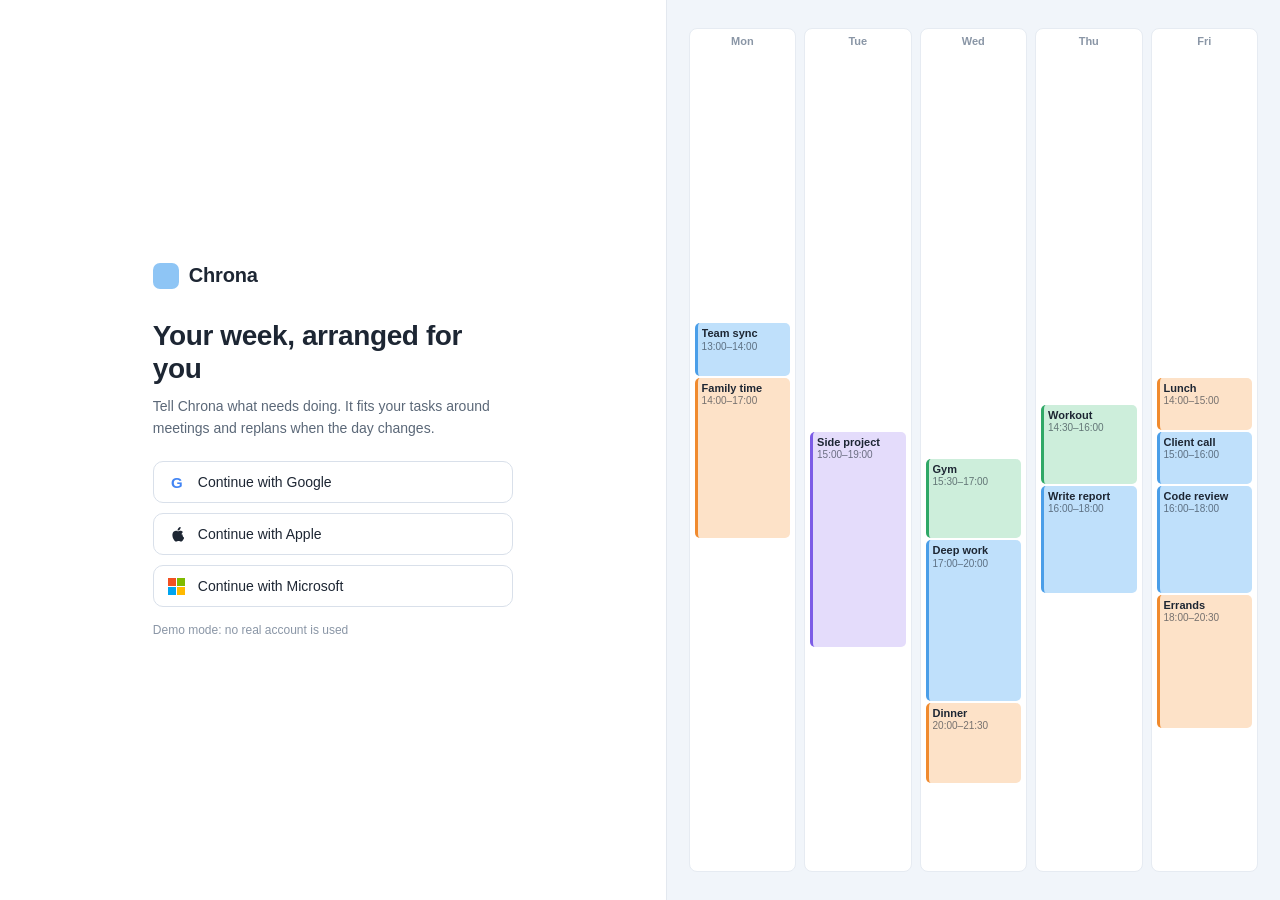
==== commit a25c3804: "Publish landing and demo from auto-scheduler-v2@2ff3ec6 Co-Authored-By: Claude Opus 5.5 <noreply@ant" ====
--- a/demo/index.html
+++ b/demo/index.html
@@ -11,6 +11,7 @@
   <link rel="stylesheet" href="css/calendar.css">
   <link rel="stylesheet" href="css/list.css">
   <link rel="stylesheet" href="css/review.css">
+  <link rel="stylesheet" href="css/tetris.css">
   <link rel="stylesheet" href="css/mobile.css">
 </head>
 <body>
@@ -37,6 +38,8 @@
   <script src="js/form.js"></script>
   <script src="js/actions.js"></script>
   <script src="js/spaces-cats.js"></script>
+  <script src="js/tetris.js"></script>
+  <script src="js/tetris-presets.js"></script>
   <script src="js/screens/signin.js"></script>
   <script src="js/screens/setup.js"></script>
   <script src="js/screens/settings.js"></script>
--- a/demo/css/base.css
+++ b/demo/css/base.css
@@ -38,6 +38,12 @@
 .cx .pop[hidden] { display:none; }
 .cx .pop h6 { margin:0 22px 6px 0; font-size:14px; display:flex; gap:8px; align-items:center; }
 .cx .pop h6 i { width:10px; height:10px; border-radius:3px; flex-shrink:0; }
+.cx .pop h6.done .dt { text-decoration:line-through; text-decoration-color:rgba(29,38,51,.6); color:#5b6878; }
+.cx .pop .dcb { position:relative; width:15px; height:15px; border-radius:4px; border:1.5px solid #a9b4c2; background:#fff; flex-shrink:0; box-sizing:border-box; display:flex; align-items:center; justify-content:center; cursor:pointer; }
+.cx .pop .dcb::before { content:""; position:absolute; inset:-8px; }
+.cx .pop .dcb:hover { border-color:#4a9ee8; }
+.cx .pop .dcb.on { background:#1d2633; border-color:#1d2633; }
+.cx .pop .dcb.on:after { content:""; width:7px; height:3.5px; border-left:2px solid #fff; border-bottom:2px solid #fff; transform:translate(0,-1px) rotate(-45deg); }
 .cx .pop .row { display:flex; gap:8px; align-items:center; color:#3b4656; margin:3px 0; }
 .cx .pop .row .k { width:18px; display:inline-flex; justify-content:center; color:#8a96a6; }
 .cx .pop .acts { display:flex; gap:6px; margin-top:10px; flex-wrap:wrap; }
--- a/demo/css/setup.css
+++ b/demo/css/setup.css
@@ -15,16 +15,8 @@
 .cx .scr-signin .si-ico.ms i { width:8px; height:8px; display:block; }
 .cx .scr-signin .si-foot { color:#8a96a6; font-size:12px; margin-top:16px; }
 .cx .scr-signin .si-right { background:#f1f5fa; border-left:1px solid #e3e8ef; padding:28px 22px; display:flex; min-height:0; }
-.cx .scr-signin .si-wk { flex:1; display:grid; grid-template-columns:repeat(5,1fr); gap:8px; }
-.cx .scr-signin .si-d { display:flex; flex-direction:column; background:#fff; border:1px solid #e6ebf2; border-radius:8px; min-height:0; }
-.cx .scr-signin .si-d > b { text-align:center; font-size:11px; color:#8a96a6; font-weight:600; padding:6px 0 4px; }
-.cx .scr-signin .si-dc { position:relative; flex:1; margin:0 5px 6px; }
-.cx .scr-signin .si-blk { position:absolute; left:0; right:0; box-sizing:border-box; border-radius:5px; font-size:11px; font-weight:600; padding:3px 5px; line-height:1.2; color:#1d2633; overflow:hidden; }
-.cx .scr-signin .si-blk small { display:block; font-weight:400; font-size:10px; color:rgba(29,38,51,.6); }
-.cx .scr-signin .si-work { background:#bfe0fb; border-left:3px solid #4a9ee8; }
-.cx .scr-signin .si-fam { background:#fde2c8; border-left:3px solid #f08a2e; }
-.cx .scr-signin .si-gym { background:#cdeedb; border-left:3px solid #2fa866; }
-.cx .scr-signin .si-side { background:#e4dcfb; border-left:3px solid #7c5ce6; }
+.cx .scr-signin .si-desktop-week { flex:1; min-width:0; min-height:0; }
+.cx .scr-signin .si-mobile-week { display:none; }
 
 /* ---------- setup ---------- */
 .cx .scr-setup .su { flex:1; min-height:0; display:flex; flex-direction:column; background:#f6f8fb; }
--- a/demo/css/calendar.css
+++ b/demo/css/calendar.css
@@ -10,14 +10,14 @@
 .cx .heads b { display:block; font-size:16px; color:#1d2633; font-weight:600; }
 .cx .heads .today b { background:#4a9ee8; color:#fff; border-radius:50%; width:28px; height:28px; line-height:28px; margin:2px auto 0; }
 .cx .scroll { flex:1; overflow-y:auto; position:relative; }
-.cx .grid { display:grid; grid-template-columns:44px repeat(7,minmax(0,1fr)); position:relative; }
+.cx .grid { display:grid; grid-template-columns:44px repeat(7,minmax(0,1fr)); position:relative; touch-action:pan-y pinch-zoom; }
 .cx .hours { position:relative; }
 .cx .hours span { position:absolute; right:6px; font-size:10px; color:#a3adba; transform:translateY(-50%); }
 .cx .daycol { position:relative; border-left:1px solid #eef1f5; cursor:default; background-image:linear-gradient(to bottom,#f1f4f8 1px,transparent 1px); }
 .cx .daycol.past { background-color:#fafbfc; }
 .cx .now { position:absolute; left:-1px; right:0; border-top:2px solid #2b7de9; z-index:6; pointer-events:none; }
 .cx .now:before { content:""; position:absolute; left:-5px; top:-6px; width:10px; height:10px; border-radius:50%; background:#2b7de9; }
-.cx .blk { position:absolute; border-radius:6px; padding:3px 5px; font-size:11px; line-height:1.25; overflow:hidden; box-sizing:border-box; border-left:3px solid rgba(0,0,0,.25); color:#1d2633; cursor:pointer; z-index:3; box-shadow:0 1px 2px rgba(0,0,0,.06); display:flex; gap:4px; align-items:flex-start; user-select:none; touch-action:none; }
+.cx .blk { position:absolute; border-radius:6px; padding:3px 5px; font-size:11px; line-height:1.25; overflow:hidden; box-sizing:border-box; border-left:3px solid rgba(0,0,0,.25); color:#1d2633; cursor:pointer; z-index:3; box-shadow:0 1px 2px rgba(0,0,0,.06); display:flex; gap:4px; align-items:flex-start; user-select:none; }
 .cx .blk:hover { box-shadow:0 2px 8px rgba(0,0,0,.15); z-index:4; }
 .cx .blk .tt { font-weight:600; flex:1; min-width:0; overflow-wrap:break-word; hyphens:auto; }
 .cx .blk.narrow { flex-wrap:wrap; row-gap:2px; padding:3px 3px 3px 4px; font-size:10.5px; }
@@ -25,9 +25,6 @@
 .cx .blk.narrow .lk, .cx .blk.narrow .warn { margin-left:auto; }
 .cx .blk.narrow.short .tt { order:0; flex-basis:auto; }
 .cx .blk.short .tt { white-space:nowrap; overflow:hidden; text-overflow:ellipsis; }
-.cx .blk .cb { width:12px; height:12px; border-radius:3px; border:1.5px solid rgba(29,38,51,.55); background:rgba(255,255,255,.75); flex-shrink:0; margin-top:1px; display:flex; align-items:center; justify-content:center; cursor:pointer; box-sizing:border-box; }
-.cx .blk .cb.on { background:#1d2633; border-color:#1d2633; }
-.cx .blk .cb.on:after { content:""; width:6px; height:3px; border-left:2px solid #fff; border-bottom:2px solid #fff; transform:translate(0,-1px) rotate(-45deg); }
 .cx .blk .lk { flex-shrink:0; margin-top:1px; color:rgba(29,38,51,.7); }
 .cx .blk .rz { position:absolute; left:0; right:0; bottom:0; height:7px; cursor:ns-resize; }
 .cx .blk.past { opacity:.72; }
@@ -55,8 +52,6 @@
 .cx .blk.narrow.short { flex-wrap:nowrap; }
 .cx .blk.narrow.short .rp, .cx .blk.narrow.short .lk { display:none; }
 .cx .blk.tiny { padding:0 4px; font-size:9.5px; line-height:1; align-items:center; gap:3px; flex-wrap:nowrap; }
-.cx .blk.tiny .cb { width:8px; height:8px; margin-top:0; border-width:1px; }
-.cx .blk.tiny .cb.on:after { width:4px; height:2px; border-width:0 0 1.5px 1.5px; }
 .cx .blk.tiny .tt { order:0; flex-basis:auto; white-space:nowrap; overflow:hidden; text-overflow:ellipsis; }
 .cx .blk.tiny .rp, .cx .blk.tiny .lk, .cx .blk.tiny .warn { display:none; }
 .cx .blk.tiny .rz { height:4px; }
--- a/demo/css/review.css
+++ b/demo/css/review.css
@@ -50,6 +50,7 @@
 .cx .ahead { margin-top:30px; }
 .cx .ahead h4 { margin:0 0 4px; font-size:14px; }
 .cx .ahead > p { margin:0 0 8px; color:#5b6878; line-height:1.5; }
+.cx .ahead .mobile-only { display:none; }
 .cx .arow { display:flex; align-items:center; gap:8px; padding:8px 6px; border-bottom:1px solid #f1f4f8; }
 .cx .arow .cdot { width:9px; height:9px; border-radius:50%; flex-shrink:0; }
 .cx .arow .tt { font-weight:500; text-decoration:line-through; text-decoration-color:rgba(29,38,51,.4); }
--- a/demo/css/tetris.css
+++ b/demo/css/tetris.css
@@ -0,0 +1,19 @@
+/* Chrona "tetris" preview, see js/tetris.js. Self-contained: every class starts with tt-. */
+.tt { display: grid; grid-template-columns: repeat(var(--tt-days, 3), minmax(0, 1fr)); gap: 8px; height: 100%; }
+.tt-day { display: flex; flex-direction: column; min-height: 0; background: #fff; border: 1px solid #e6ebf2; border-radius: 8px; }
+.tt-label { padding: 6px 0 4px; text-align: center; font-size: 11px; font-weight: 600; color: #8a96a6; }
+.tt-col { position: relative; flex: 1; min-height: 0; margin: 0 5px 6px; overflow: hidden; }
+.tt-grid {
+  background-image: linear-gradient(to bottom, transparent calc(100% - 1px), #eef1f5 calc(100% - 1px));
+  background-size: 100% calc(100% / var(--tt-rows, 5));
+}
+.tt-blk {
+  position: absolute; left: 0; right: 0; box-sizing: border-box; overflow: hidden;
+  padding: 4px; border-left: 3px solid; border-radius: 5px; transform-origin: 50% 100%;
+  font-size: 11px; font-weight: 600; line-height: 1.2; color: #1d2633;
+}
+.tt-blk > * { display: block; overflow: hidden; white-space: nowrap; text-overflow: ellipsis; }
+.tt-blk small { font-size: 10px; font-weight: 400; color: rgba(29, 38, 51, .6); }
+.tt-blk span { text-decoration: line-through transparent; transition: text-decoration-color .1s; }
+.tt-blk.tt-done span { text-decoration-color: currentColor; }
+.tt-blk.tt-short small { display: none; }
--- a/demo/css/mobile.css
+++ b/demo/css/mobile.css
@@ -35,21 +35,29 @@
   .cx select,
   .cx textarea { font-size: 16px; }
 
-  .cx .scr-signin .si { grid-template-columns: 1fr; }
+  .cx .scr-signin .si { grid-template-columns: 1fr; grid-auto-rows: max-content; overflow-y: auto; }
   .cx .scr-signin .si-left { padding: 28px 20px; }
-  .cx .scr-signin .si-right { min-height: 180px; border-left: 0; border-top: 1px solid #e3e8ef; }
+  .cx .scr-signin .si-right { padding: 16px 20px; border-left: 0; border-top: 1px solid #e3e8ef; }
+  .cx .scr-signin .si-desktop-week { display: none; }
+  .cx .scr-signin .si-mobile-week { display: block; flex: 1; min-width: 0; }
 
   .cx .scr-setup .su-hdr { flex-wrap: wrap; gap: 8px; padding: 8px 10px; }
   .cx .scr-setup .su-stepper { flex: 1 1 180px; }
-  .cx .scr-setup .su-split { grid-template-columns: 1fr; overflow: auto; }
-  .cx .scr-setup .su-left { min-height: 240px; border-right: 0; border-bottom: 1px solid #e3e8ef; }
-  .cx .scr-setup .su-pvt { flex-wrap: wrap; }
-  .cx .scr-setup .su-pvt > span:last-child { white-space: normal; }
+  .cx .scr-setup .su-split { grid-template-columns: minmax(0, 1fr); grid-template-rows: minmax(0, 1fr); }
+  .cx .scr-setup .su-left { border-right: 0; }
+  .cx .scr-setup .su-right { display: none; }
   .cx .sc-chip.saved .sc-edit { display: flex; position: static; transform: none; }
 
   .cx .bar { flex-wrap: wrap; gap: 8px; padding: 8px 10px; }
   .cx .wtitle { min-width: 0; }
   .cx .quick { flex: 1 1 160px; }
+  .cx .scr-calendar .blk .lk,
+  .cx .scr-calendar .blk .rp,
+  .cx .scr-calendar .blk .warn { display: none; }
+  .cx .scr-calendar .grid { -webkit-touch-callout: none; -webkit-user-select: none; user-select: none; }
+  /* outline is drawn on the border box, so it also covers the category stripe on the left */
+  .cx .scr-calendar .blk:is(.fixed, .bad) { outline: 1.5px solid #49515e; outline-offset: -1.5px; }
+  .cx .scr-calendar .blk.bad { outline-color: #e5484d; box-shadow: none; }
 
   .cx .lv { position: relative; }
   .cx .lbar h3 { display: none; }
@@ -82,7 +90,9 @@
   .cx .lrow .rbs { opacity: 1; pointer-events: auto; }
 
   .cx .rvscroll { padding: 12px 12px 70px; }
-  .cx .rcard { padding: 14px 12px; }
+  .cx .rcard { padding: 14px 12px; -webkit-tap-highlight-color: transparent; }
+  .cx .rnav, .cx .racts .kb, .cx .ahead .desktop-only { display: none; }
+  .cx .ahead .mobile-only { display: block; }
 
   .cx .scr-settings .st { grid-template-columns: 1fr; grid-template-rows: auto minmax(0, 1fr); }
   .cx .scr-settings .st-side { display: flex; flex-wrap: wrap; align-items: center; gap: 4px; padding: 8px 10px; border-right: 0; border-bottom: 1px solid #e3e8ef; }
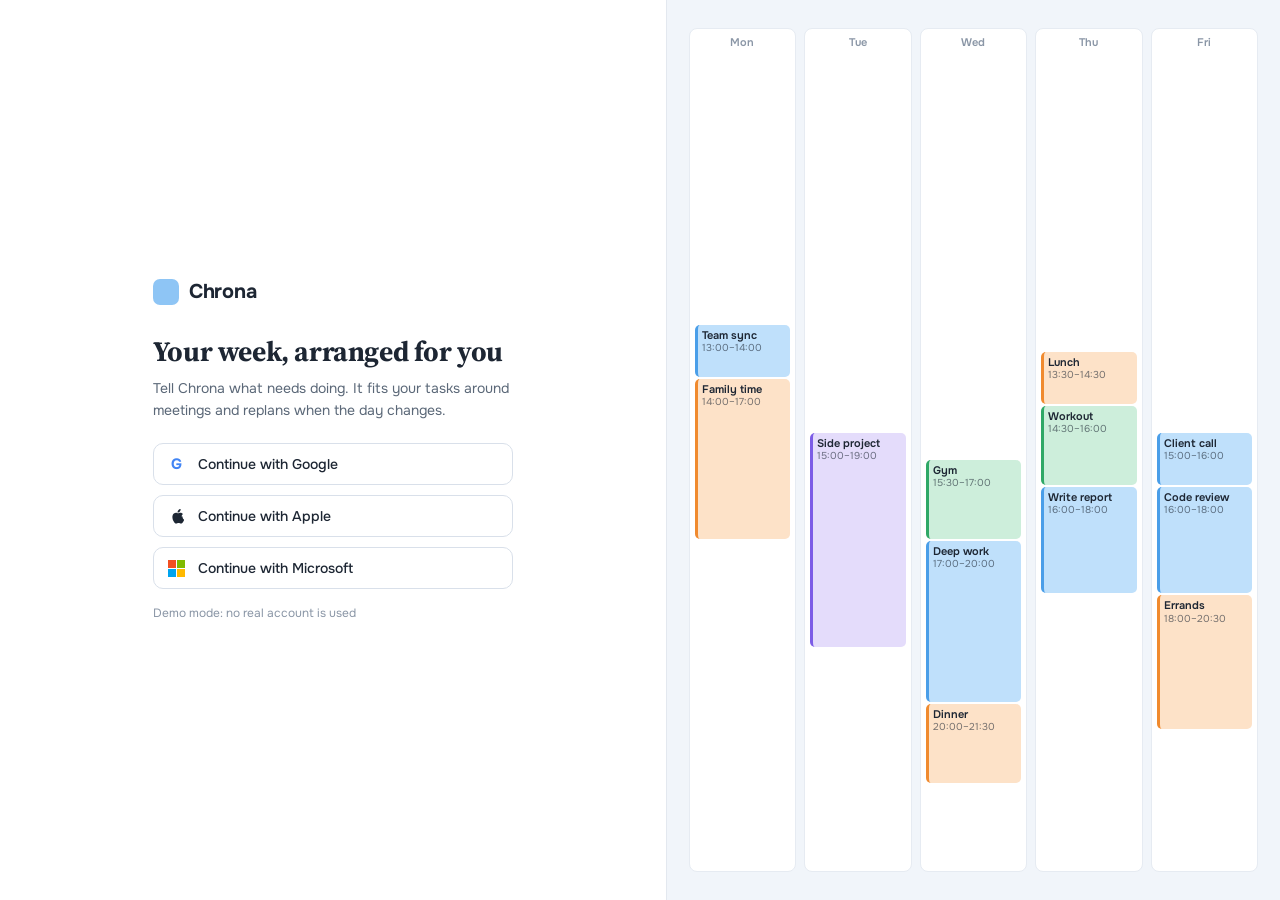
==== commit 8ed8a169: "Publish landing and demo from auto-scheduler-v2@40361a4 Co-Authored-By: Claude Opus 5.5 <noreply@ant" ====
--- a/demo/index.html
+++ b/demo/index.html
@@ -5,6 +5,8 @@
   <title>Chrona · demo</title>
   <meta name="viewport" content="width=device-width, initial-scale=1">
   <meta name="description" content="Clickable demo of Chrona, a calendar that schedules your tasks for you.">
+  <link rel="preload" href="fonts/onest-latin.woff2" as="font" type="font/woff2" crossorigin>
+  <link rel="stylesheet" href="css/fonts.css">
   <link rel="stylesheet" href="css/base.css">
   <link rel="stylesheet" href="css/setup.css">
   <link rel="stylesheet" href="css/settings.css">
--- a/demo/css/fonts.css
+++ b/demo/css/fonts.css
@@ -0,0 +1,51 @@
+/* Chrona fonts, self-hosted (ALM-97). Onest for text and interface, Source Serif 4 for headings.
+   Both under the SIL Open Font License 1.1, see ../fonts/. Variable files: Onest 400-700,
+   Source Serif 4 600-700 with optical size. Subsets: latin, latin-ext, cyrillic. */
+@font-face {
+  font-family: 'Onest';
+  font-style: normal;
+  font-weight: 400 700;
+  font-display: swap;
+  src: url(../fonts/onest-cyrillic.woff2) format('woff2');
+  unicode-range: U+0301, U+0400-045F, U+0490-0491, U+04B0-04B1, U+2116;
+}
+@font-face {
+  font-family: 'Onest';
+  font-style: normal;
+  font-weight: 400 700;
+  font-display: swap;
+  src: url(../fonts/onest-latin-ext.woff2) format('woff2');
+  unicode-range: U+0100-02BA, U+02BD-02C5, U+02C7-02CC, U+02CE-02D7, U+02DD-02FF, U+0304, U+0308, U+0329, U+1D00-1DBF, U+1E00-1E9F, U+1EF2-1EFF, U+2020, U+20A0-20AB, U+20AD-20C4, U+2113, U+2C60-2C7F, U+A720-A7FF;
+}
+@font-face {
+  font-family: 'Onest';
+  font-style: normal;
+  font-weight: 400 700;
+  font-display: swap;
+  src: url(../fonts/onest-latin.woff2) format('woff2');
+  unicode-range: U+0000-00FF, U+0131, U+0152-0153, U+02BB-02BC, U+02C6, U+02DA, U+02DC, U+0304, U+0308, U+0329, U+2000-206F, U+20AC, U+2122, U+2191, U+2193, U+2212, U+2215, U+FEFF, U+FFFD;
+}
+@font-face {
+  font-family: 'Source Serif 4';
+  font-style: normal;
+  font-weight: 600 700;
+  font-display: swap;
+  src: url(../fonts/source-serif-4-cyrillic.woff2) format('woff2');
+  unicode-range: U+0301, U+0400-045F, U+0490-0491, U+04B0-04B1, U+2116;
+}
+@font-face {
+  font-family: 'Source Serif 4';
+  font-style: normal;
+  font-weight: 600 700;
+  font-display: swap;
+  src: url(../fonts/source-serif-4-latin-ext.woff2) format('woff2');
+  unicode-range: U+0100-02BA, U+02BD-02C5, U+02C7-02CC, U+02CE-02D7, U+02DD-02FF, U+0304, U+0308, U+0329, U+1D00-1DBF, U+1E00-1E9F, U+1EF2-1EFF, U+2020, U+20A0-20AB, U+20AD-20C4, U+2113, U+2C60-2C7F, U+A720-A7FF;
+}
+@font-face {
+  font-family: 'Source Serif 4';
+  font-style: normal;
+  font-weight: 600 700;
+  font-display: swap;
+  src: url(../fonts/source-serif-4-latin.woff2) format('woff2');
+  unicode-range: U+0000-00FF, U+0131, U+0152-0153, U+02BB-02BC, U+02C6, U+02DA, U+02DC, U+0304, U+0308, U+0329, U+2000-206F, U+20AC, U+2122, U+2191, U+2193, U+2212, U+2215, U+FEFF, U+FFFD;
+}
--- a/demo/css/base.css
+++ b/demo/css/base.css
@@ -1,6 +1,9 @@
 /* Chrona demo: shared styles (ported from docs/superpowers/mockups/10-calendar-form-actions-recurring.html) */
 html, body { margin:0; height:100%; background:#f4f6f9; }
-.cx { color-scheme:light; font-family:-apple-system,BlinkMacSystemFont,"Segoe UI",Inter,sans-serif; color:#1d2633; font-size:12.5px; height:100%; min-width:1100px; }
+.cx { color-scheme:light; font-family:Onest,-apple-system,BlinkMacSystemFont,"Segoe UI",Inter,sans-serif; color:#1d2633; font-size:12.5px; height:100%; min-width:1100px; }
+/* fonts (css/fonts.css, ALM-97): Onest for the interface, Source Serif 4 for screen headings */
+.cx button, .cx input, .cx select, .cx textarea { font-family:inherit; }
+.cx .scr-signin h1, .cx .lbar h3, .cx .rvhead h3, .cx .caught h4 { font-family:"Source Serif 4",Georgia,serif; font-weight:700; letter-spacing:-.01em; }
 .cx .app { display:flex; flex-direction:column; height:100%; background:#fff; position:relative; overflow:hidden; }
 .cx .hdr { display:flex; align-items:center; gap:24px; padding:10px 18px; background:#fff; border-bottom:1px solid #e3e8ef; flex-shrink:0; }
 .cx .hdr[hidden] { display:none; }
@@ -25,7 +28,7 @@
 .cx .empty-screen { margin:auto; color:#8a96a6; }
 .cx .b.dng { background:#e5484d; border-color:#e5484d; color:#fff; }
 .cx .ib { width:28px; height:28px; border-radius:8px; border:1px solid #d9e0ea; display:inline-flex; align-items:center; justify-content:center; font-size:15px; color:#3b4656; background:#fff; cursor:pointer; user-select:none; }
-.cx { color-scheme:light; font-family:-apple-system,BlinkMacSystemFont,"Segoe UI",Inter,sans-serif; color:#1d2633; font-size:12.5px; }
+.cx { color-scheme:light; font-family:Onest,-apple-system,BlinkMacSystemFont,"Segoe UI",Inter,sans-serif; color:#1d2633; font-size:12.5px; }
 .cx .b { padding:6px 12px; border-radius:8px; font-size:12px; font-weight:600; border:1px solid #d9e0ea; background:#fff; cursor:pointer; user-select:none; white-space:nowrap; display:inline-flex; align-items:center; gap:6px; }
 .cx .b.p { background:#4a9ee8; border-color:#4a9ee8; color:#fff; }
 .cx .b.danger { color:#c0392b; }
@@ -79,7 +82,7 @@
 .cx .prev { font-size:11.5px; color:#1d4f7a; margin:5px 2px 2px; min-height:16px; }
 .cx .prev.bad { color:#b4232a; }
 .cx .hl-wrap { position:relative; overflow:hidden; }
-.cx .hl-mirror, .cx .hl-in { font:500 14px/20px -apple-system,BlinkMacSystemFont,"Segoe UI",Inter,sans-serif; padding:7px 4px; white-space:pre; letter-spacing:normal; word-spacing:normal; box-sizing:border-box; }
+.cx .hl-mirror, .cx .hl-in { font:500 14px/20px Onest,-apple-system,BlinkMacSystemFont,"Segoe UI",Inter,sans-serif; padding:7px 4px; white-space:pre; letter-spacing:normal; word-spacing:normal; box-sizing:border-box; }
 .cx .hl-mirror { position:absolute; inset:0; pointer-events:none; color:#1d2633; }
 .cx .hl-mirror > div { display:inline-block; }
 .cx .hl-in { position:relative; display:block; width:100%; border:none; outline:none; background:transparent; color:transparent; caret-color:#1d2633; }
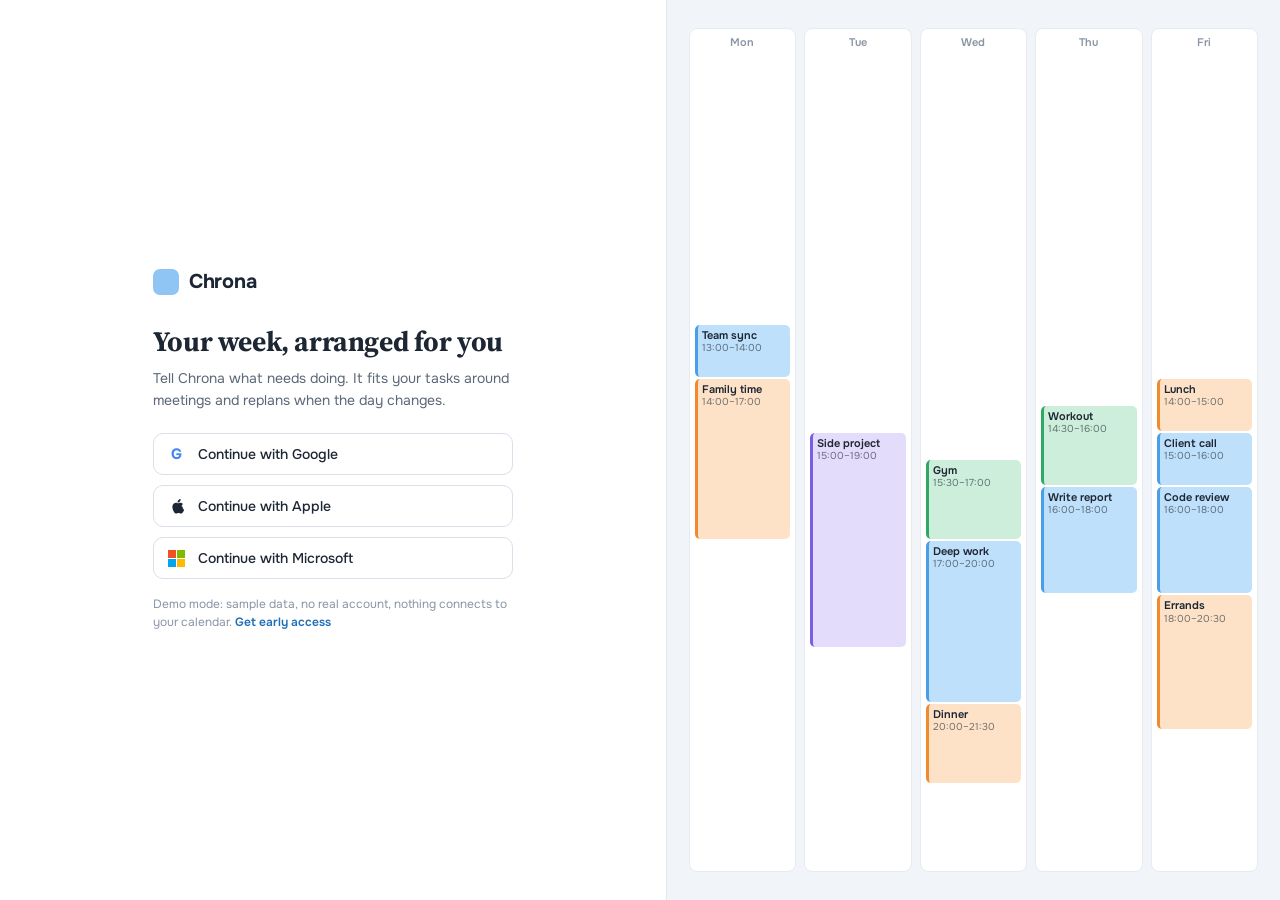
==== commit e0bf7576: "Publish landing and demo from auto-scheduler-v2@3286a2f Co-Authored-By: Claude Opus 5.5 <noreply@ant" ====
--- a/demo/index.html
+++ b/demo/index.html
@@ -15,6 +15,7 @@
   <link rel="stylesheet" href="css/review.css">
   <link rel="stylesheet" href="css/tetris.css">
   <link rel="stylesheet" href="css/mobile.css">
+  <link rel="stylesheet" href="css/early-access.css">
 </head>
 <body>
   <div class="cx" id="cx-root" lang="en">
@@ -49,5 +50,7 @@
   <script src="js/screens/list.js"></script>
   <script src="js/screens/review.js"></script>
   <script src="js/app.js"></script>
+  <script src="js/leads.js"></script>
+  <script src="js/early-access.js"></script>
 </body>
 </html>
--- a/demo/css/setup.css
+++ b/demo/css/setup.css
@@ -13,7 +13,9 @@
 .cx .scr-signin .si-ico { width:18px; height:18px; display:inline-flex; align-items:center; justify-content:center; font-weight:700; font-size:15px; }
 .cx .scr-signin .si-ico.ms { display:grid; grid-template-columns:8px 8px; gap:1px; }
 .cx .scr-signin .si-ico.ms i { width:8px; height:8px; display:block; }
-.cx .scr-signin .si-foot { color:#8a96a6; font-size:12px; margin-top:16px; }
+.cx .scr-signin .si-foot { color:#8a96a6; font-size:12px; margin-top:16px; line-height:1.5; }
+.cx .scr-signin .si-ea { color:#1d6fb8; font-weight:600; text-decoration:none; white-space:nowrap; }
+.cx .scr-signin .si-ea:hover { text-decoration:underline; }
 .cx .scr-signin .si-right { background:#f1f5fa; border-left:1px solid #e3e8ef; padding:28px 22px; display:flex; min-height:0; }
 .cx .scr-signin .si-desktop-week { flex:1; min-width:0; min-height:0; }
 .cx .scr-signin .si-mobile-week { display:none; }
--- a/demo/css/tetris.css
+++ b/demo/css/tetris.css
@@ -1,5 +1,5 @@
 /* Chrona "tetris" preview, see js/tetris.js. Self-contained: every class starts with tt-. */
-.tt { display: grid; grid-template-columns: repeat(var(--tt-days, 3), minmax(0, 1fr)); gap: 8px; height: 100%; }
+.tt-root { display: grid; grid-template-columns: repeat(var(--tt-days, 3), minmax(0, 1fr)); gap: 8px; height: 100%; }
 .tt-day { display: flex; flex-direction: column; min-height: 0; background: #fff; border: 1px solid #e6ebf2; border-radius: 8px; }
 .tt-label { padding: 6px 0 4px; text-align: center; font-size: 11px; font-weight: 600; color: #8a96a6; }
 .tt-col { position: relative; flex: 1; min-height: 0; margin: 0 5px 6px; overflow: hidden; }
--- a/demo/css/early-access.css
+++ b/demo/css/early-access.css
@@ -0,0 +1,73 @@
+/* Early access form and corner button (js/early-access.js, features/early-access.feature).
+   Shared by the landing page and the demo; every class starts with ea-. */
+.ea { font-family: Onest, -apple-system, BlinkMacSystemFont, "Segoe UI", Inter, sans-serif; color: #1d2633; }
+.ea [hidden] { display: none !important; }
+
+.ea-card {
+  position: fixed; right: 20px; bottom: 20px; z-index: 1000;
+  width: 360px; max-width: calc(100vw - 32px); box-sizing: border-box;
+  background: #fff; border: 1px solid #e3e8ef; border-radius: 14px;
+  box-shadow: 0 18px 48px rgba(30, 60, 110, .24);
+  padding: 22px 22px 18px;
+}
+.ea-card.is-in { animation: eaIn .25s ease-out 1; }
+@keyframes eaIn { from { opacity: 0; transform: translateY(12px); } to { opacity: 1; transform: none; } }
+.ea-x {
+  position: absolute; right: 10px; top: 10px; width: 32px; height: 32px;
+  border: 1px solid #d9e0ea; border-radius: 8px; background: #fff; color: #3b4656;
+  font-family: inherit; font-size: 18px; line-height: 1; cursor: pointer;
+}
+.ea-x:hover { background: #f4f6f9; }
+.ea h2 { margin: 0 36px 6px 0; font-family: "Source Serif 4", Georgia, serif; font-size: 22px; font-weight: 700; letter-spacing: -.005em; line-height: 1.2; }
+.ea-sub { margin: 0 0 16px; color: #5b6878; font-size: 14px; line-height: 1.5; }
+.ea-field { display: block; margin-bottom: 12px; }
+.ea-field span { display: block; font-size: 13px; font-weight: 600; margin-bottom: 5px; }
+.ea-field input {
+  width: 100%; box-sizing: border-box; height: 42px; padding: 0 12px;
+  border: 1px solid #d9e0ea; border-radius: 8px; background: #fff; color: #1d2633;
+  font-family: inherit; font-size: 15px;
+}
+.ea-field input:focus { outline: none; border-color: #4a9ee8; box-shadow: 0 0 0 3px rgba(74, 158, 232, .18); }
+.ea-field input[aria-invalid="true"] { border-color: #e5484d; }
+.ea-err { display: block; margin-top: 5px; font-style: normal; font-size: 12.5px; color: #b4232a; }
+.ea-btn {
+  width: 100%; min-height: 44px; margin-top: 4px; border: 0; border-radius: 10px;
+  background: #4a9ee8; color: #fff; font-family: inherit; font-size: 15px; font-weight: 600; cursor: pointer;
+}
+.ea-btn:hover { background: #2b7de9; }
+.ea-btn:disabled { opacity: .6; cursor: default; }
+.ea-note { margin: 10px 0 0; text-align: center; font-size: 12px; color: #8a96a6; }
+.ea-done p { margin: 0; color: #5b6878; font-size: 14px; line-height: 1.5; }
+.ea :focus-visible { outline: 2px solid #4a9ee8; outline-offset: 2px; }
+
+/* collapsed: a calm button in the corner that glows a few times, then stays still */
+.ea-pill {
+  position: fixed; right: 20px; bottom: 20px; z-index: 1000;
+  display: inline-flex; align-items: center; gap: 8px; padding: 0 16px; height: 42px;
+  border: 1px solid #b9d9f6; border-radius: 999px; background: #fff; color: #1d4f7a;
+  font-family: inherit; font-size: 14px; font-weight: 600; cursor: pointer;
+  box-shadow: 0 8px 22px rgba(30, 60, 110, .16);
+}
+.ea-pill svg { color: #4a9ee8; }
+.ea-pill:hover { border-color: #4a9ee8; }
+.ea-pill.is-glow { animation: eaGlow 1.6s ease-in-out 3; }
+@keyframes eaGlow {
+  0%, 100% { box-shadow: 0 8px 22px rgba(30, 60, 110, .16), 0 0 0 0 rgba(74, 158, 232, 0); }
+  50% { box-shadow: 0 8px 22px rgba(30, 60, 110, .16), 0 0 0 8px rgba(74, 158, 232, .28); }
+}
+
+/* phones: a bottom sheet; the corner button sits above notifications */
+@media (max-width: 600px) {
+  .ea-card {
+    left: 0; right: 0; bottom: 0; width: auto; max-width: none;
+    border-radius: 16px 16px 0 0; border-bottom: 0;
+    padding: 22px 18px calc(18px + env(safe-area-inset-bottom));
+  }
+  @keyframes eaIn { from { transform: translateY(100%); } to { transform: none; } }
+  .ea-pill { right: 12px; bottom: calc(76px + env(safe-area-inset-bottom)); height: 40px; padding: 0 14px; font-size: 13px; }
+  .ea-field input { font-size: 16px; } /* no zoom on iOS */
+}
+
+@media (prefers-reduced-motion: reduce) {
+  .ea-card.is-in, .ea-pill.is-glow { animation: none; }
+}
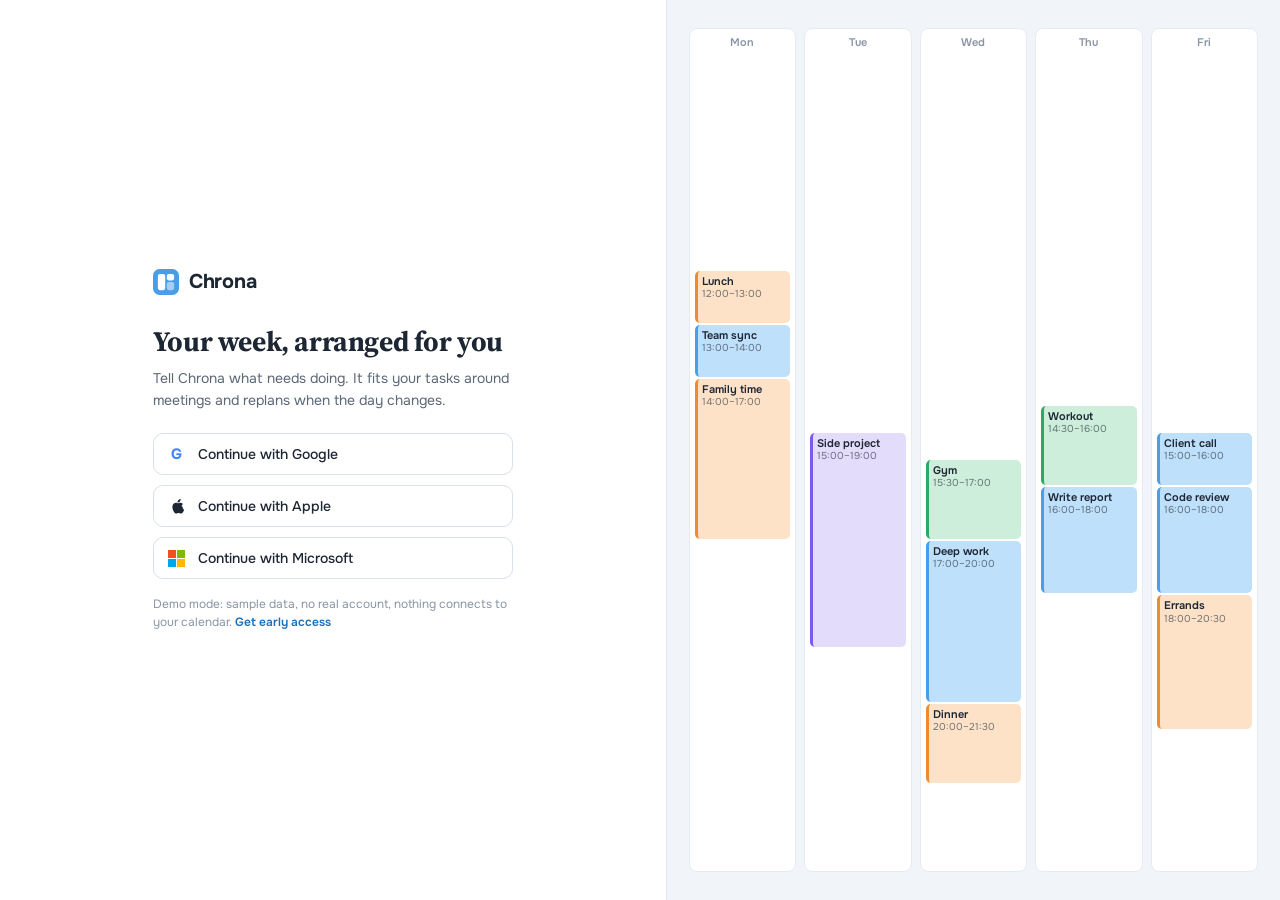
==== commit 7443058f: "Publish landing and demo from auto-scheduler-v2@8001806" ====
--- a/demo/index.html
+++ b/demo/index.html
@@ -3,6 +3,9 @@
 <head>
   <meta charset="utf-8">
   <title>Chrona · demo</title>
+  <link rel="icon" href="img/logo/mark.svg" type="image/svg+xml">
+  <link rel="icon" href="img/logo/favicon-32.png" sizes="32x32" type="image/png">
+  <link rel="apple-touch-icon" href="img/logo/apple-touch-icon.png">
   <meta name="viewport" content="width=device-width, initial-scale=1">
   <meta name="description" content="Clickable demo of Chrona, a calendar that schedules your tasks for you.">
   <link rel="preload" href="fonts/onest-latin.woff2" as="font" type="font/woff2" crossorigin>
--- a/demo/css/base.css
+++ b/demo/css/base.css
@@ -8,7 +8,7 @@
 .cx .hdr { display:flex; align-items:center; gap:24px; padding:10px 18px; background:#fff; border-bottom:1px solid #e3e8ef; flex-shrink:0; }
 .cx .hdr[hidden] { display:none; }
 .cx .logo { display:flex; align-items:center; gap:8px; font-weight:700; font-size:15px; }
-.cx .mark { width:18px; height:18px; border-radius:5px; background:#8ec5f5; }
+.cx .mark { width:18px; height:18px; background:url(../img/logo/mark.svg) center / contain no-repeat; }
 .cx .nav { display:flex; gap:4px; flex:1; }
 .cx .nav a { padding:6px 12px; border-radius:8px; color:#5b6878; font-weight:500; text-decoration:none; display:inline-flex; align-items:center; }
 .cx .nav a:hover { background:#f1f4f8; }
--- a/demo/css/setup.css
+++ b/demo/css/setup.css
@@ -5,7 +5,7 @@
 .cx .scr-signin .si-left { display:flex; flex-direction:column; justify-content:center; padding:40px 7%; }
 .cx .scr-signin .si-panel { width:100%; max-width:360px; margin:0 auto; }
 .cx .scr-signin .si-logo { display:flex; align-items:center; gap:10px; font-weight:700; font-size:20px; letter-spacing:-.2px; }
-.cx .scr-signin .si-mark { width:26px; height:26px; border-radius:7px; background:#8ec5f5; }
+.cx .scr-signin .si-mark { width:26px; height:26px; background:url(../img/logo/mark.svg) center / contain no-repeat; }
 .cx .scr-signin h1 { margin:30px 0 10px; font-size:28px; line-height:1.2; letter-spacing:-.4px; }
 .cx .scr-signin .si-sub { color:#5b6878; font-size:14px; line-height:1.55; margin:0 0 22px; }
 .cx .scr-signin .si-btn { display:flex; align-items:center; gap:12px; width:100%; box-sizing:border-box; padding:11px 14px; margin-top:10px; border-radius:10px; background:#fff; border:1px solid #d9e0ea; color:#1d2633; font:inherit; font-size:14px; font-weight:500; cursor:pointer; text-align:left; }
